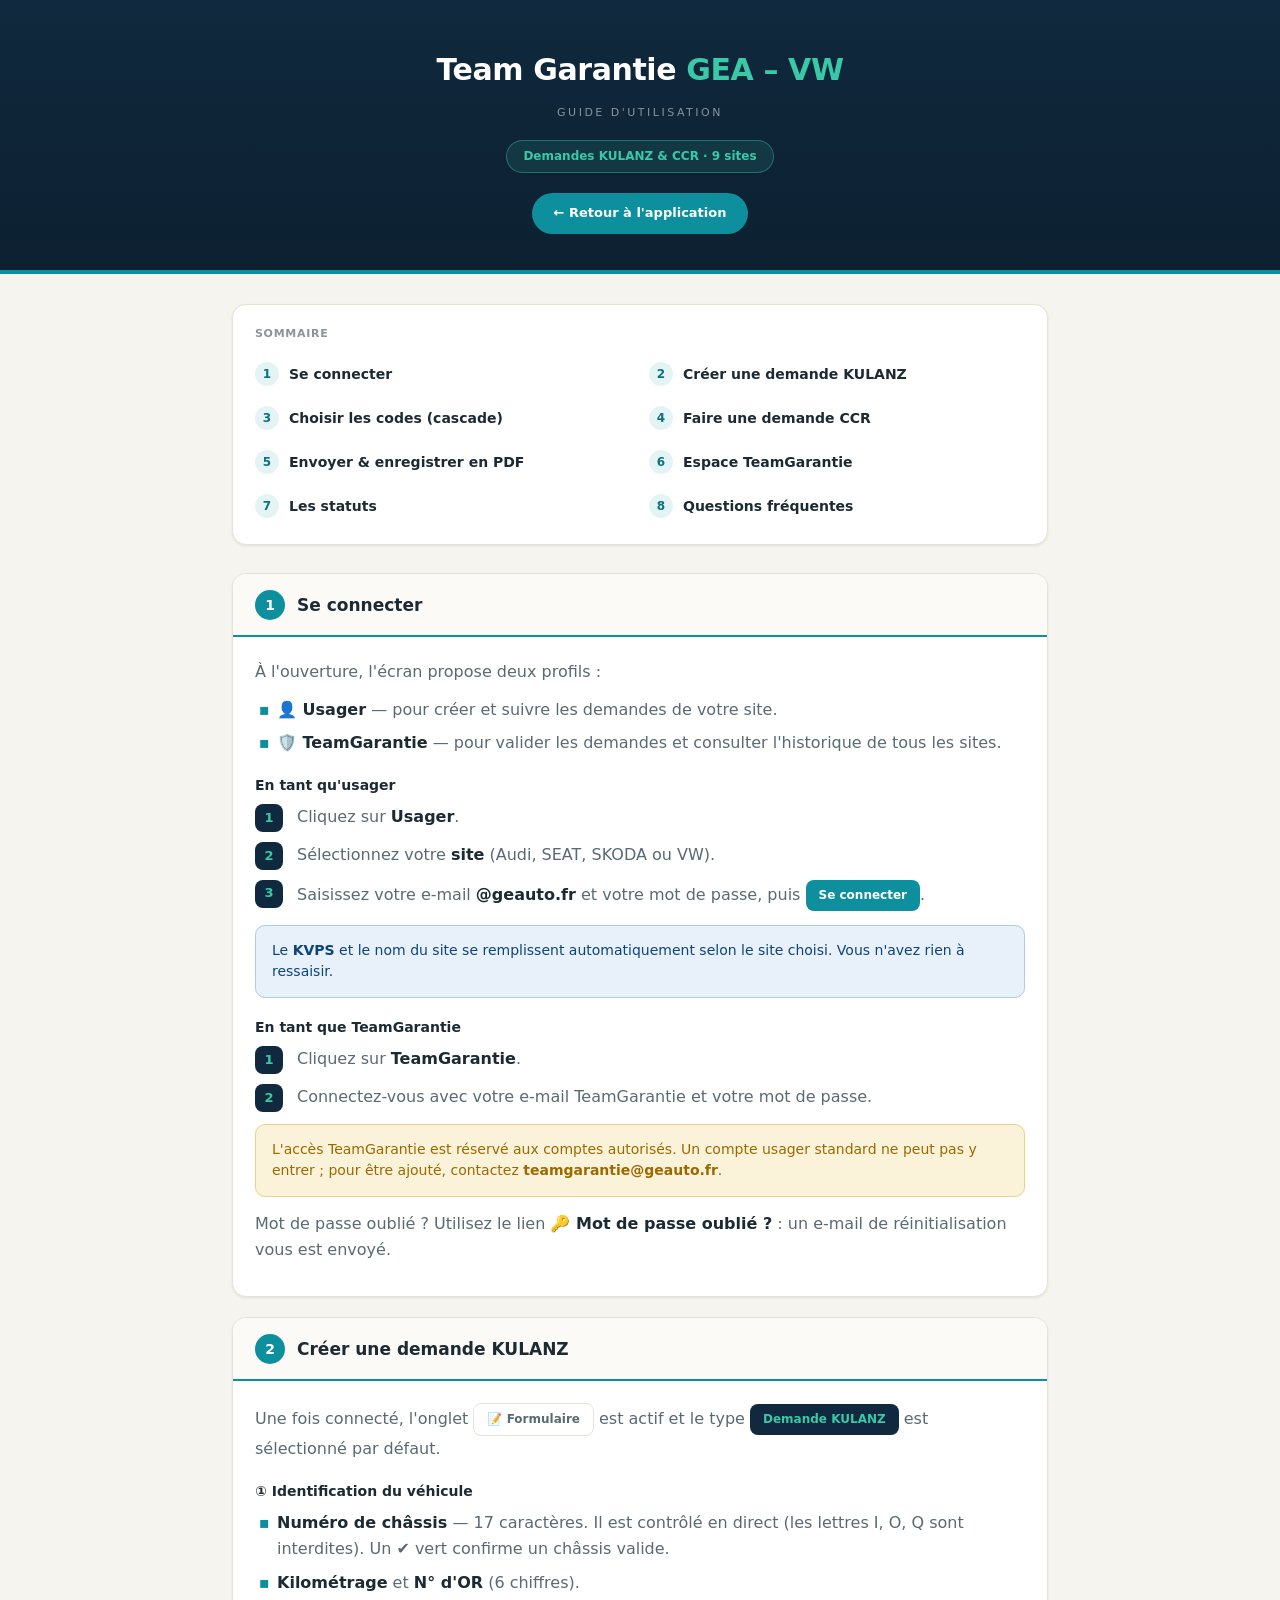
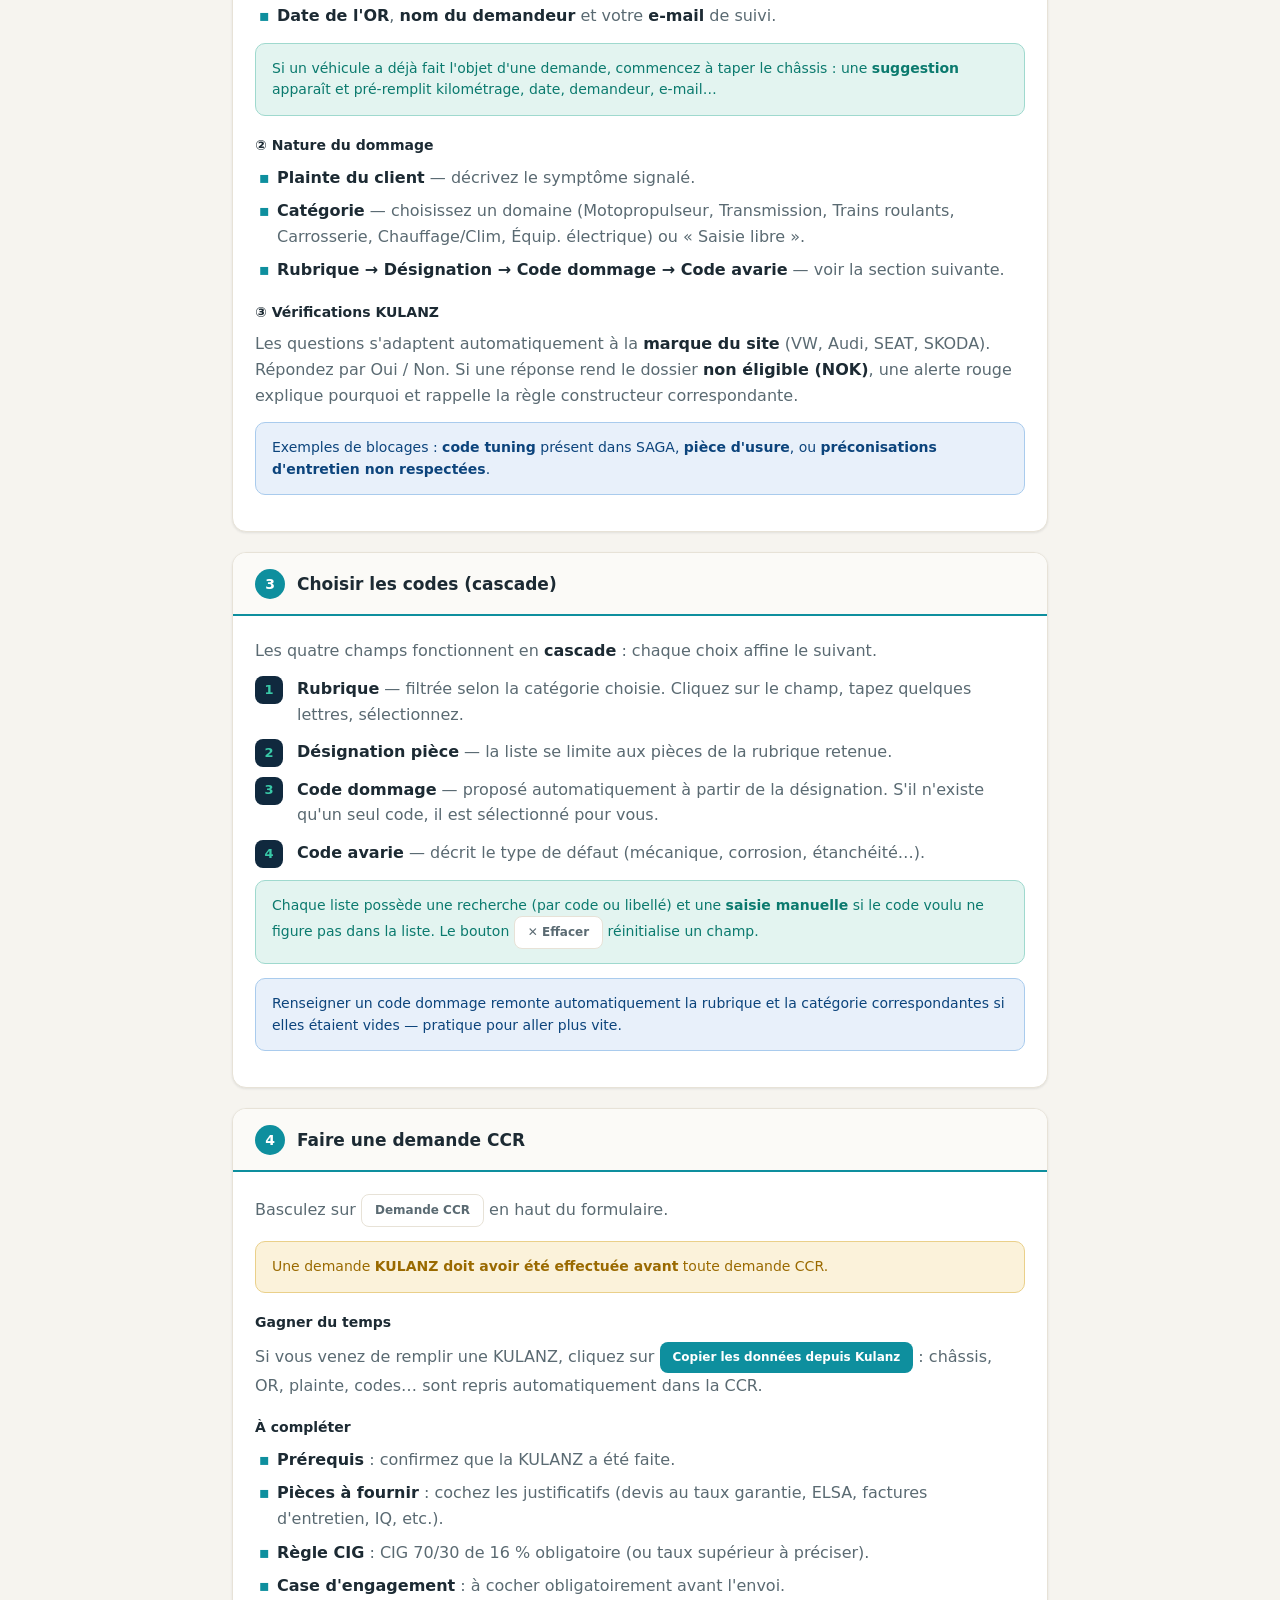
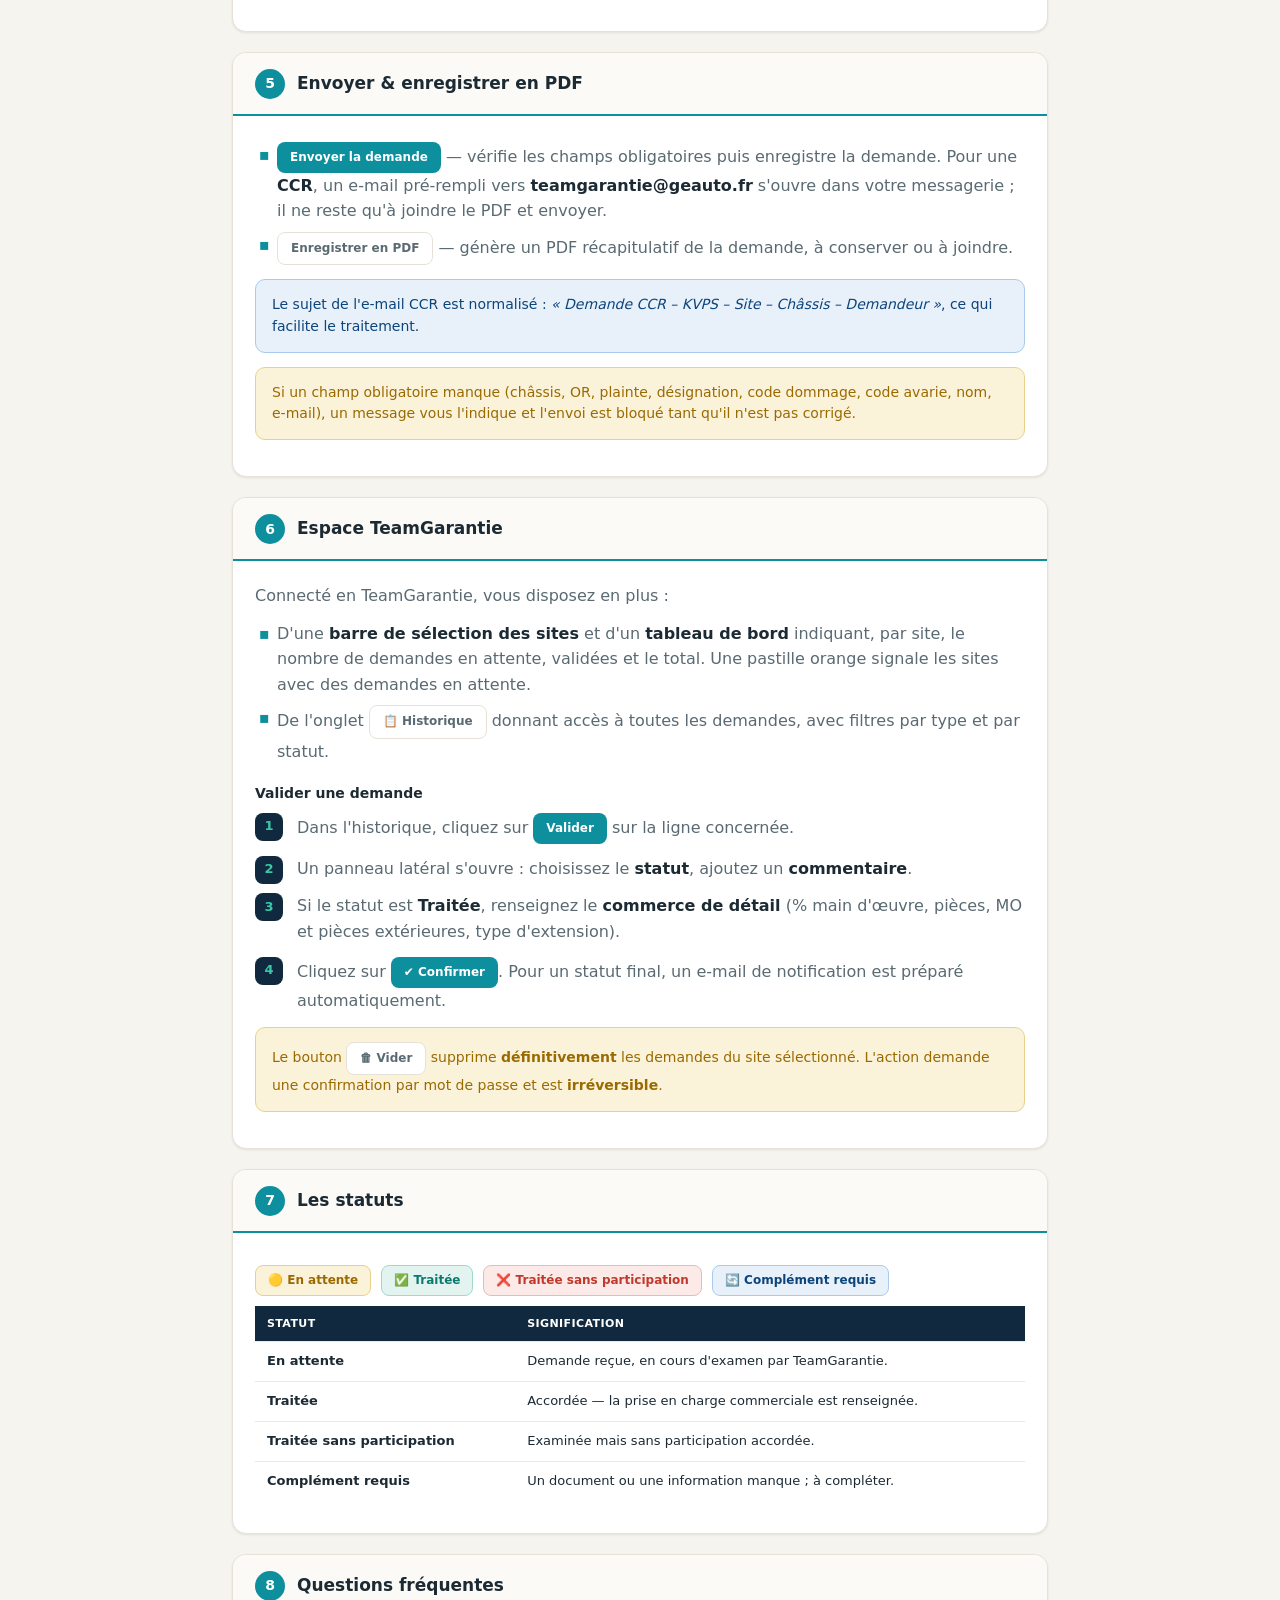
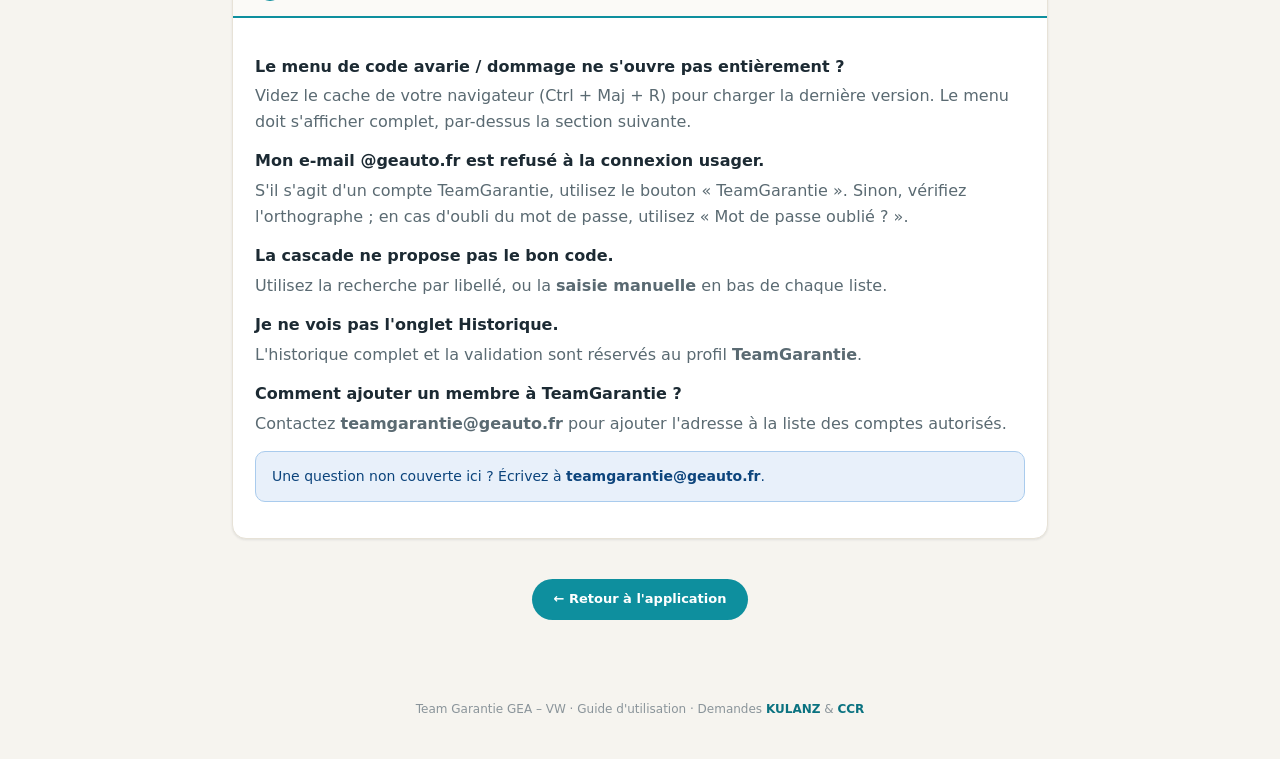
==== tuto.html @ afe2de80 "Add files via upload" ====
<!DOCTYPE html>
<html lang="fr">
<head>
<meta charset="UTF-8">
<link rel="icon" href="data:,">
<meta name="viewport" content="width=device-width,initial-scale=1">
<title>Guide d'utilisation — Team Garantie GEA – VW</title>
<meta name="theme-color" content="#0E8F9E">
<style>
:root{
  --bg:#F6F4EF;--bg2:#FBFAF7;--card:#fff;--line:#E7E2D7;--line2:#EEEAE0;
  --ink:#1C2A33;--ink-soft:#5A6A72;--muted:#8A949A;
  --navy:#10293E;--navy2:#1C3A52;
  --accent:#0E8F9E;--accent-d:#0A7280;--accent-soft:#E4F3F4;--accent-line:#A9DCE0;--mint:#39C9A8;
  --red:#C0392B;--red-soft:#FBEAE8;--red-line:#EEB9B2;
  --green:#0B7A6E;--green-soft:#E3F4F0;--green-line:#9FD9CE;
  --amber:#9A6A00;--amber-soft:#FBF2DA;--amber-line:#EAD08A;
  --info:#0C447C;--info-soft:#E8F0FA;--info-line:#A9CBED;
  --shadow:0 1px 3px rgba(28,42,51,.06),0 1px 2px rgba(28,42,51,.04);
  --shadow-md:0 6px 22px rgba(28,42,51,.10);
  --r:14px;--font:'Segoe UI',system-ui,-apple-system,sans-serif;
}
*{margin:0;padding:0;box-sizing:border-box}
html{scroll-behavior:smooth}
body{font-family:var(--font);background:var(--bg);color:var(--ink);line-height:1.6;-webkit-font-smoothing:antialiased}
a{color:var(--accent-d)}

/* En-tête */
.hero{
  background:linear-gradient(180deg,var(--navy),#0C2030);color:#fff;
  padding:46px 24px 40px;text-align:center;position:relative;overflow:hidden;
}
.hero::after{content:"";position:absolute;left:0;right:0;bottom:0;height:4px;background:var(--accent)}
.hero h1{font-size:30px;font-weight:700;letter-spacing:-.4px}
.hero h1 span{color:var(--mint)}
.hero .sub{font-size:11px;letter-spacing:2.5px;text-transform:uppercase;color:rgba(255,255,255,.5);margin-top:10px}
.hero .tag{display:inline-block;margin-top:18px;font-size:12px;font-weight:600;color:var(--mint);background:rgba(57,201,168,.12);border:1px solid rgba(57,201,168,.4);padding:6px 16px;border-radius:30px}
.back{display:inline-flex;align-items:center;gap:6px;margin-top:20px;font-size:13px;font-weight:700;color:#fff;background:var(--accent);padding:10px 22px;border-radius:30px;text-decoration:none;transition:background .18s}
.back:hover{background:var(--accent-d)}

.wrap{max-width:860px;margin:0 auto;padding:30px 22px 70px}

/* Sommaire */
.toc{background:var(--card);border:1px solid var(--line);border-radius:var(--r);box-shadow:var(--shadow);padding:20px 22px;margin-bottom:28px}
.toc h2{font-size:11px;font-weight:700;text-transform:uppercase;letter-spacing:.7px;color:var(--muted);margin-bottom:14px}
.toc ol{list-style:none;counter-reset:t;display:grid;grid-template-columns:1fr 1fr;gap:8px 18px}
.toc li{counter-increment:t}
.toc a{display:flex;align-items:center;gap:10px;text-decoration:none;color:var(--ink);font-size:14px;font-weight:600;padding:6px 0}
.toc a::before{content:counter(t);width:24px;height:24px;flex-shrink:0;display:flex;align-items:center;justify-content:center;background:var(--accent-soft);color:var(--accent-d);border-radius:50%;font-size:12px;font-weight:700}
.toc a:hover{color:var(--accent-d)}

/* Sections */
section{background:var(--card);border:1px solid var(--line);border-radius:var(--r);box-shadow:var(--shadow);margin-bottom:20px;overflow:hidden;scroll-margin-top:18px}
.s-head{display:flex;align-items:center;gap:12px;padding:16px 22px;background:var(--bg2);border-bottom:1px solid var(--accent-soft);position:relative}
.s-head::after{content:"";position:absolute;left:0;right:0;bottom:-1px;height:2px;background:var(--accent)}
.s-num{width:30px;height:30px;flex-shrink:0;background:var(--accent);color:#fff;border-radius:50%;display:flex;align-items:center;justify-content:center;font-size:14px;font-weight:700}
.s-head h2{font-size:17px;font-weight:700;color:var(--ink)}
.s-body{padding:22px}
.s-body p{margin-bottom:12px;color:var(--ink-soft)}
.s-body p strong{color:var(--ink)}
.s-body h3{font-size:14px;font-weight:700;color:var(--ink);margin:18px 0 8px}
.s-body h3:first-child{margin-top:0}

/* Étapes numérotées */
.steps{list-style:none;counter-reset:st;display:flex;flex-direction:column;gap:12px;margin:6px 0 4px}
.steps li{counter-increment:st;position:relative;padding-left:42px;color:var(--ink-soft)}
.steps li::before{content:counter(st);position:absolute;left:0;top:0;width:28px;height:28px;background:var(--navy);color:var(--mint);border-radius:8px;display:flex;align-items:center;justify-content:center;font-size:13px;font-weight:700}
.steps li strong{color:var(--ink)}

ul.bul{list-style:none;display:flex;flex-direction:column;gap:8px;margin:4px 0 10px}
ul.bul li{position:relative;padding-left:22px;color:var(--ink-soft)}
ul.bul li::before{content:"▪";position:absolute;left:4px;color:var(--accent)}
ul.bul li strong{color:var(--ink)}

/* Encadrés */
.note,.warn,.tip{border-radius:10px;padding:14px 16px;font-size:14px;line-height:1.55;margin:14px 0}
.note{background:var(--info-soft);border:1px solid var(--info-line);color:var(--info)}
.warn{background:var(--amber-soft);border:1px solid var(--amber-line);color:var(--amber)}
.tip{background:var(--green-soft);border:1px solid var(--green-line);color:var(--green)}
.note strong,.warn strong,.tip strong{font-weight:700}

/* Badges de statut (identiques à l'app) */
.badges{display:flex;flex-wrap:wrap;gap:10px;margin:10px 0}
.badge{padding:5px 12px;border-radius:8px;font-size:12px;font-weight:700;display:inline-flex;align-items:center;gap:5px}
.b-wait{background:var(--amber-soft);color:var(--amber);border:1px solid var(--amber-line)}
.b-ok{background:var(--green-soft);color:var(--green);border:1px solid var(--green-line)}
.b-no{background:var(--red-soft);color:var(--red);border:1px solid var(--red-line)}
.b-comp{background:var(--info-soft);color:var(--info);border:1px solid var(--info-line)}

/* Faux boutons illustratifs */
.demo{display:inline-flex;align-items:center;gap:6px;font-size:12px;font-weight:700;padding:6px 13px;border-radius:8px;vertical-align:middle}
.demo.teal{background:var(--accent);color:#fff}
.demo.navy{background:var(--navy);color:var(--mint)}
.demo.ghost{background:#fff;border:1.5px solid var(--line);color:var(--ink-soft)}

table.kv{width:100%;border-collapse:collapse;margin:10px 0;font-size:13px}
table.kv th,table.kv td{text-align:left;padding:9px 12px;border-bottom:1px solid var(--line2)}
table.kv th{background:var(--navy);color:#fff;font-size:11px;text-transform:uppercase;letter-spacing:.4px}
table.kv tr:last-child td{border-bottom:none}
table.kv td:first-child{font-weight:600;color:var(--ink)}

.faq dt{font-weight:700;color:var(--ink);margin-top:14px}
.faq dd{color:var(--ink-soft);margin-top:4px}

footer{text-align:center;color:var(--muted);font-size:12px;padding:10px 22px 40px}
footer strong{color:var(--accent-d)}

@media (max-width:600px){
  .toc ol{grid-template-columns:1fr}
  .hero h1{font-size:24px}
}
</style>
</head>
<body>

<div class="hero">
  <h1>Team Garantie <span>GEA – VW</span></h1>
  <div class="sub">Guide d'utilisation</div>
  <div class="tag">Demandes KULANZ &amp; CCR · 9 sites</div>
  <br>
  <a class="back" href="index.html">← Retour à l'application</a>
</div>

<div class="wrap">

  <!-- Sommaire -->
  <nav class="toc">
    <h2>Sommaire</h2>
    <ol>
      <li><a href="#connexion">Se connecter</a></li>
      <li><a href="#demande">Créer une demande KULANZ</a></li>
      <li><a href="#codes">Choisir les codes (cascade)</a></li>
      <li><a href="#ccr">Faire une demande CCR</a></li>
      <li><a href="#envoi">Envoyer &amp; enregistrer en PDF</a></li>
      <li><a href="#team">Espace TeamGarantie</a></li>
      <li><a href="#statuts">Les statuts</a></li>
      <li><a href="#faq">Questions fréquentes</a></li>
    </ol>
  </nav>

  <!-- 1. Connexion -->
  <section id="connexion">
    <div class="s-head"><div class="s-num">1</div><h2>Se connecter</h2></div>
    <div class="s-body">
      <p>À l'ouverture, l'écran propose deux profils :</p>
      <ul class="bul">
        <li><strong>👤 Usager</strong> — pour créer et suivre les demandes de votre site.</li>
        <li><strong>🛡️ TeamGarantie</strong> — pour valider les demandes et consulter l'historique de tous les sites.</li>
      </ul>

      <h3>En tant qu'usager</h3>
      <ol class="steps">
        <li>Cliquez sur <strong>Usager</strong>.</li>
        <li>Sélectionnez votre <strong>site</strong> (Audi, SEAT, SKODA ou VW).</li>
        <li>Saisissez votre e-mail <strong>@geauto.fr</strong> et votre mot de passe, puis <span class="demo teal">Se connecter</span>.</li>
      </ol>
      <div class="note">Le <strong>KVPS</strong> et le nom du site se remplissent automatiquement selon le site choisi. Vous n'avez rien à ressaisir.</div>

      <h3>En tant que TeamGarantie</h3>
      <ol class="steps">
        <li>Cliquez sur <strong>TeamGarantie</strong>.</li>
        <li>Connectez-vous avec votre e-mail TeamGarantie et votre mot de passe.</li>
      </ol>
      <div class="warn">L'accès TeamGarantie est réservé aux comptes autorisés. Un compte usager standard ne peut pas y entrer ; pour être ajouté, contactez <strong>teamgarantie@geauto.fr</strong>.</div>
      <p>Mot de passe oublié ? Utilisez le lien <strong>🔑 Mot de passe oublié ?</strong> : un e-mail de réinitialisation vous est envoyé.</p>
    </div>
  </section>

  <!-- 2. Demande KULANZ -->
  <section id="demande">
    <div class="s-head"><div class="s-num">2</div><h2>Créer une demande KULANZ</h2></div>
    <div class="s-body">
      <p>Une fois connecté, l'onglet <span class="demo ghost">📝 Formulaire</span> est actif et le type <span class="demo navy">Demande KULANZ</span> est sélectionné par défaut.</p>

      <h3>① Identification du véhicule</h3>
      <ul class="bul">
        <li><strong>Numéro de châssis</strong> — 17 caractères. Il est contrôlé en direct (les lettres I, O, Q sont interdites). Un ✔ vert confirme un châssis valide.</li>
        <li><strong>Kilométrage</strong> et <strong>N° d'OR</strong> (6 chiffres).</li>
        <li><strong>Date de l'OR</strong>, <strong>nom du demandeur</strong> et votre <strong>e-mail</strong> de suivi.</li>
      </ul>
      <div class="tip">Si un véhicule a déjà fait l'objet d'une demande, commencez à taper le châssis : une <strong>suggestion</strong> apparaît et pré-remplit kilométrage, date, demandeur, e-mail…</div>

      <h3>② Nature du dommage</h3>
      <ul class="bul">
        <li><strong>Plainte du client</strong> — décrivez le symptôme signalé.</li>
        <li><strong>Catégorie</strong> — choisissez un domaine (Motopropulseur, Transmission, Trains roulants, Carrosserie, Chauffage/Clim, Équip. électrique) ou « Saisie libre ».</li>
        <li><strong>Rubrique → Désignation → Code dommage → Code avarie</strong> — voir la section suivante.</li>
      </ul>

      <h3>③ Vérifications KULANZ</h3>
      <p>Les questions s'adaptent automatiquement à la <strong>marque du site</strong> (VW, Audi, SEAT, SKODA). Répondez par Oui / Non. Si une réponse rend le dossier <strong>non éligible (NOK)</strong>, une alerte rouge explique pourquoi et rappelle la règle constructeur correspondante.</p>
      <div class="note">Exemples de blocages : <strong>code tuning</strong> présent dans SAGA, <strong>pièce d'usure</strong>, ou <strong>préconisations d'entretien non respectées</strong>.</div>
    </div>
  </section>

  <!-- 3. Codes -->
  <section id="codes">
    <div class="s-head"><div class="s-num">3</div><h2>Choisir les codes (cascade)</h2></div>
    <div class="s-body">
      <p>Les quatre champs fonctionnent en <strong>cascade</strong> : chaque choix affine le suivant.</p>
      <ol class="steps">
        <li><strong>Rubrique</strong> — filtrée selon la catégorie choisie. Cliquez sur le champ, tapez quelques lettres, sélectionnez.</li>
        <li><strong>Désignation pièce</strong> — la liste se limite aux pièces de la rubrique retenue.</li>
        <li><strong>Code dommage</strong> — proposé automatiquement à partir de la désignation. S'il n'existe qu'un seul code, il est sélectionné pour vous.</li>
        <li><strong>Code avarie</strong> — décrit le type de défaut (mécanique, corrosion, étanchéité…).</li>
      </ol>
      <div class="tip">Chaque liste possède une recherche (par code ou libellé) et une <strong>saisie manuelle</strong> si le code voulu ne figure pas dans la liste. Le bouton <span class="demo ghost">✕ Effacer</span> réinitialise un champ.</div>
      <div class="note">Renseigner un code dommage remonte automatiquement la rubrique et la catégorie correspondantes si elles étaient vides — pratique pour aller plus vite.</div>
    </div>
  </section>

  <!-- 4. CCR -->
  <section id="ccr">
    <div class="s-head"><div class="s-num">4</div><h2>Faire une demande CCR</h2></div>
    <div class="s-body">
      <p>Basculez sur <span class="demo ghost">Demande CCR</span> en haut du formulaire.</p>
      <div class="warn">Une demande <strong>KULANZ doit avoir été effectuée avant</strong> toute demande CCR.</div>
      <h3>Gagner du temps</h3>
      <p>Si vous venez de remplir une KULANZ, cliquez sur <span class="demo teal">Copier les données depuis Kulanz</span> : châssis, OR, plainte, codes… sont repris automatiquement dans la CCR.</p>
      <h3>À compléter</h3>
      <ul class="bul">
        <li><strong>Prérequis</strong> : confirmez que la KULANZ a été faite.</li>
        <li><strong>Pièces à fournir</strong> : cochez les justificatifs (devis au taux garantie, ELSA, factures d'entretien, IQ, etc.).</li>
        <li><strong>Règle CIG</strong> : CIG 70/30 de 16 % obligatoire (ou taux supérieur à préciser).</li>
        <li><strong>Case d'engagement</strong> : à cocher obligatoirement avant l'envoi.</li>
      </ul>
    </div>
  </section>

  <!-- 5. Envoi -->
  <section id="envoi">
    <div class="s-head"><div class="s-num">5</div><h2>Envoyer &amp; enregistrer en PDF</h2></div>
    <div class="s-body">
      <ul class="bul">
        <li><span class="demo teal">Envoyer la demande</span> — vérifie les champs obligatoires puis enregistre la demande. Pour une <strong>CCR</strong>, un e-mail pré-rempli vers <strong>teamgarantie@geauto.fr</strong> s'ouvre dans votre messagerie ; il ne reste qu'à joindre le PDF et envoyer.</li>
        <li><span class="demo ghost">Enregistrer en PDF</span> — génère un PDF récapitulatif de la demande, à conserver ou à joindre.</li>
      </ul>
      <div class="note">Le sujet de l'e-mail CCR est normalisé : <em>« Demande CCR – KVPS – Site – Châssis – Demandeur »</em>, ce qui facilite le traitement.</div>
      <div class="warn">Si un champ obligatoire manque (châssis, OR, plainte, désignation, code dommage, code avarie, nom, e-mail), un message vous l'indique et l'envoi est bloqué tant qu'il n'est pas corrigé.</div>
    </div>
  </section>

  <!-- 6. TeamGarantie -->
  <section id="team">
    <div class="s-head"><div class="s-num">6</div><h2>Espace TeamGarantie</h2></div>
    <div class="s-body">
      <p>Connecté en TeamGarantie, vous disposez en plus :</p>
      <ul class="bul">
        <li>D'une <strong>barre de sélection des sites</strong> et d'un <strong>tableau de bord</strong> indiquant, par site, le nombre de demandes en attente, validées et le total. Une pastille orange signale les sites avec des demandes en attente.</li>
        <li>De l'onglet <span class="demo ghost">📋 Historique</span> donnant accès à toutes les demandes, avec filtres par type et par statut.</li>
      </ul>
      <h3>Valider une demande</h3>
      <ol class="steps">
        <li>Dans l'historique, cliquez sur <span class="demo teal">Valider</span> sur la ligne concernée.</li>
        <li>Un panneau latéral s'ouvre : choisissez le <strong>statut</strong>, ajoutez un <strong>commentaire</strong>.</li>
        <li>Si le statut est <strong>Traitée</strong>, renseignez le <strong>commerce de détail</strong> (% main d'œuvre, pièces, MO et pièces extérieures, type d'extension).</li>
        <li>Cliquez sur <span class="demo teal">✔ Confirmer</span>. Pour un statut final, un e-mail de notification est préparé automatiquement.</li>
      </ol>
      <div class="warn">Le bouton <span class="demo ghost">🗑 Vider</span> supprime <strong>définitivement</strong> les demandes du site sélectionné. L'action demande une confirmation par mot de passe et est <strong>irréversible</strong>.</div>
    </div>
  </section>

  <!-- 7. Statuts -->
  <section id="statuts">
    <div class="s-head"><div class="s-num">7</div><h2>Les statuts</h2></div>
    <div class="s-body">
      <div class="badges">
        <span class="badge b-wait">🟡 En attente</span>
        <span class="badge b-ok">✅ Traitée</span>
        <span class="badge b-no">❌ Traitée sans participation</span>
        <span class="badge b-comp">🔄 Complément requis</span>
      </div>
      <table class="kv">
        <tr><th>Statut</th><th>Signification</th></tr>
        <tr><td>En attente</td><td>Demande reçue, en cours d'examen par TeamGarantie.</td></tr>
        <tr><td>Traitée</td><td>Accordée — la prise en charge commerciale est renseignée.</td></tr>
        <tr><td>Traitée sans participation</td><td>Examinée mais sans participation accordée.</td></tr>
        <tr><td>Complément requis</td><td>Un document ou une information manque ; à compléter.</td></tr>
      </table>
    </div>
  </section>

  <!-- 8. FAQ -->
  <section id="faq">
    <div class="s-head"><div class="s-num">8</div><h2>Questions fréquentes</h2></div>
    <div class="s-body">
      <dl class="faq">
        <dt>Le menu de code avarie / dommage ne s'ouvre pas entièrement ?</dt>
        <dd>Videz le cache de votre navigateur (Ctrl + Maj + R) pour charger la dernière version. Le menu doit s'afficher complet, par-dessus la section suivante.</dd>

        <dt>Mon e-mail @geauto.fr est refusé à la connexion usager.</dt>
        <dd>S'il s'agit d'un compte TeamGarantie, utilisez le bouton « TeamGarantie ». Sinon, vérifiez l'orthographe ; en cas d'oubli du mot de passe, utilisez « Mot de passe oublié ? ».</dd>

        <dt>La cascade ne propose pas le bon code.</dt>
        <dd>Utilisez la recherche par libellé, ou la <strong>saisie manuelle</strong> en bas de chaque liste.</dd>

        <dt>Je ne vois pas l'onglet Historique.</dt>
        <dd>L'historique complet et la validation sont réservés au profil <strong>TeamGarantie</strong>.</dd>

        <dt>Comment ajouter un membre à TeamGarantie ?</dt>
        <dd>Contactez <strong>teamgarantie@geauto.fr</strong> pour ajouter l'adresse à la liste des comptes autorisés.</dd>
      </dl>
      <div class="note">Une question non couverte ici ? Écrivez à <strong>teamgarantie@geauto.fr</strong>.</div>
    </div>
  </section>

  <div style="text-align:center;margin-top:8px">
    <a class="back" href="index.html">← Retour à l'application</a>
  </div>
</div>

<footer>
  Team Garantie GEA – VW · Guide d'utilisation · Demandes <strong>KULANZ</strong> &amp; <strong>CCR</strong>
</footer>

</body>
</html>
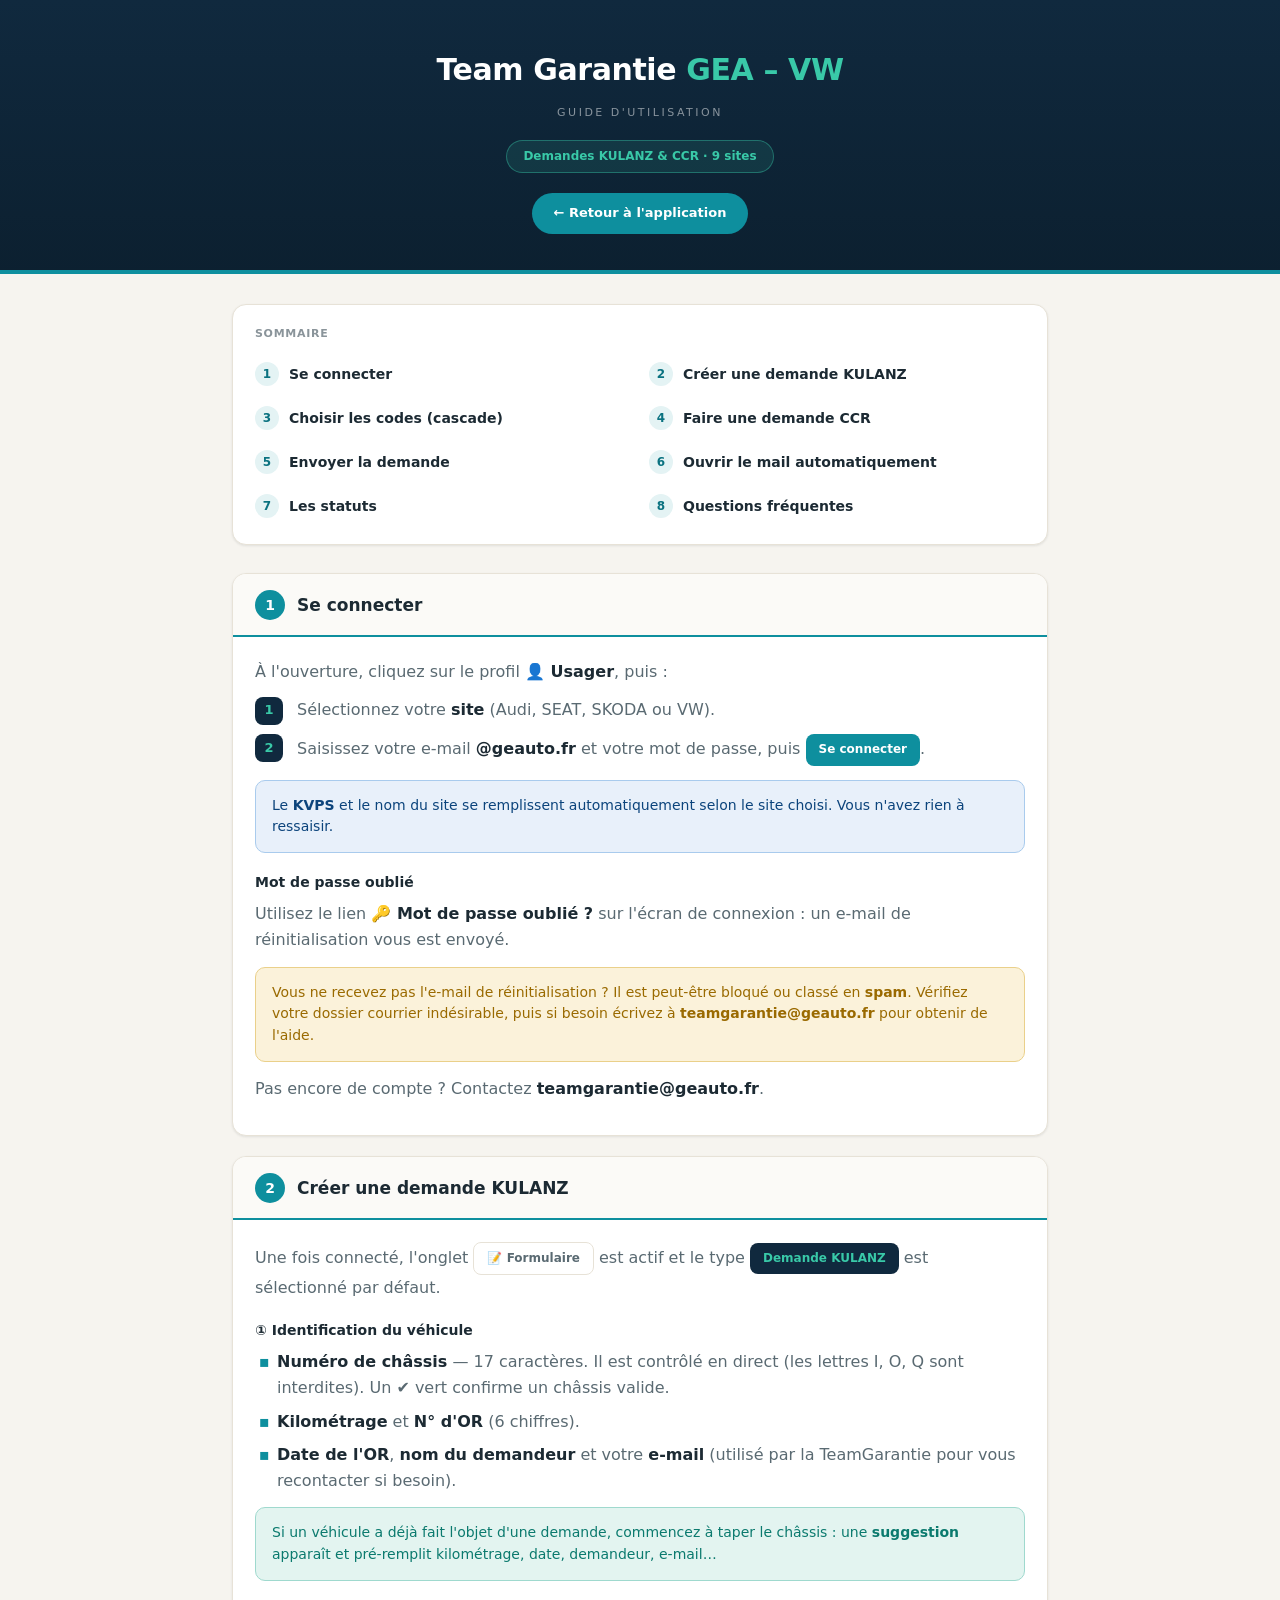
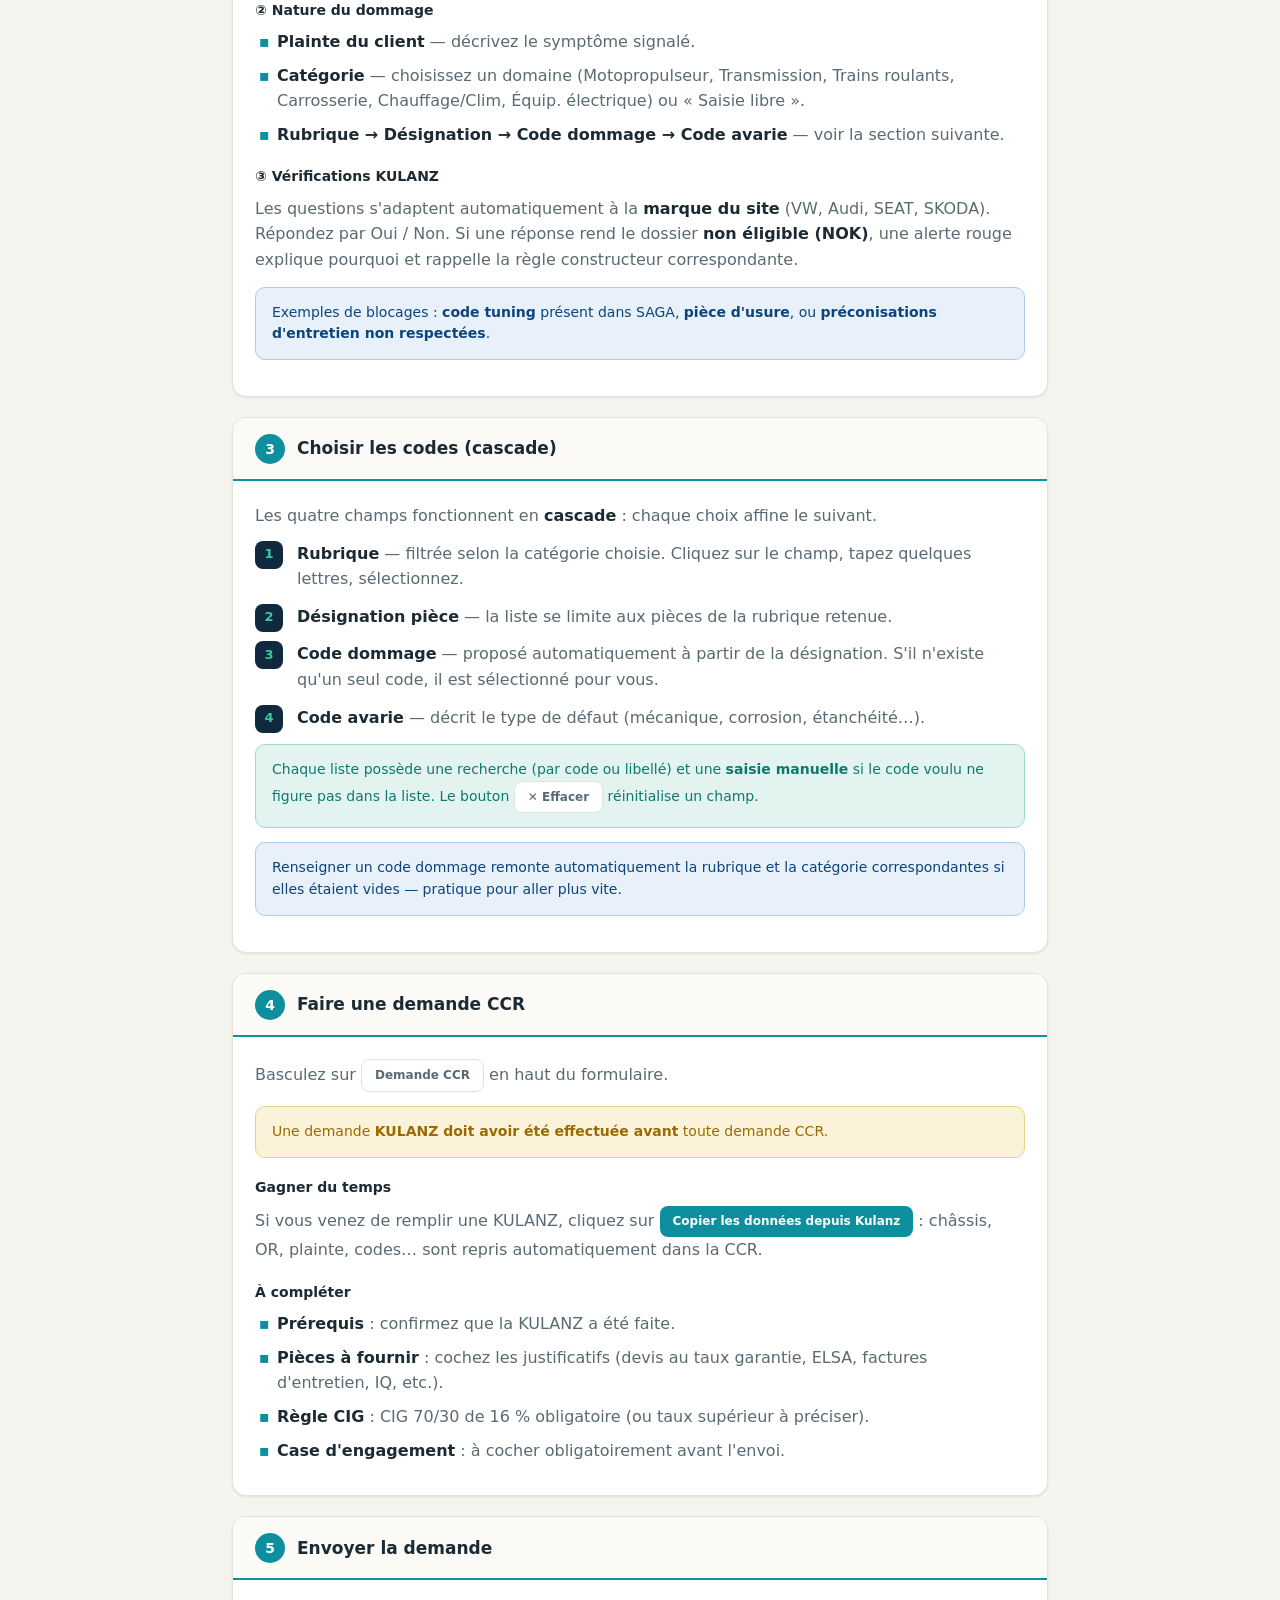
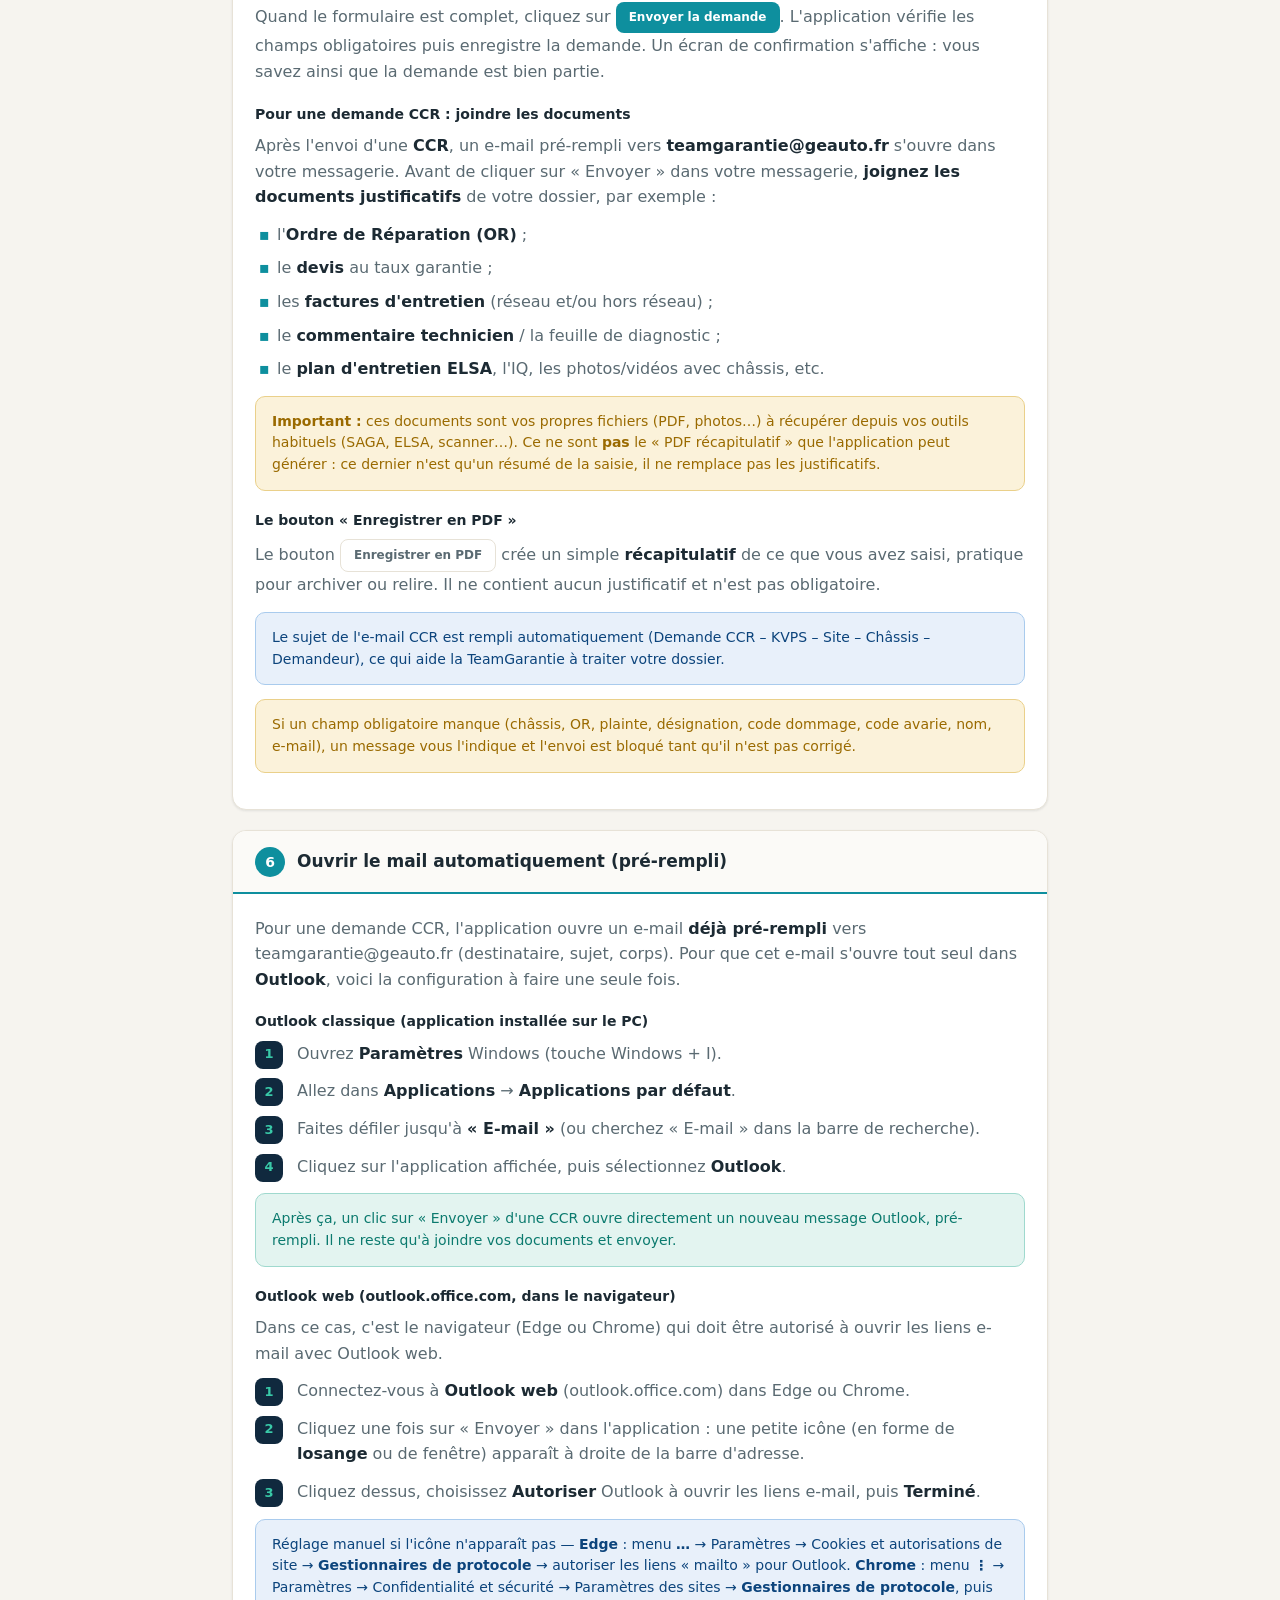
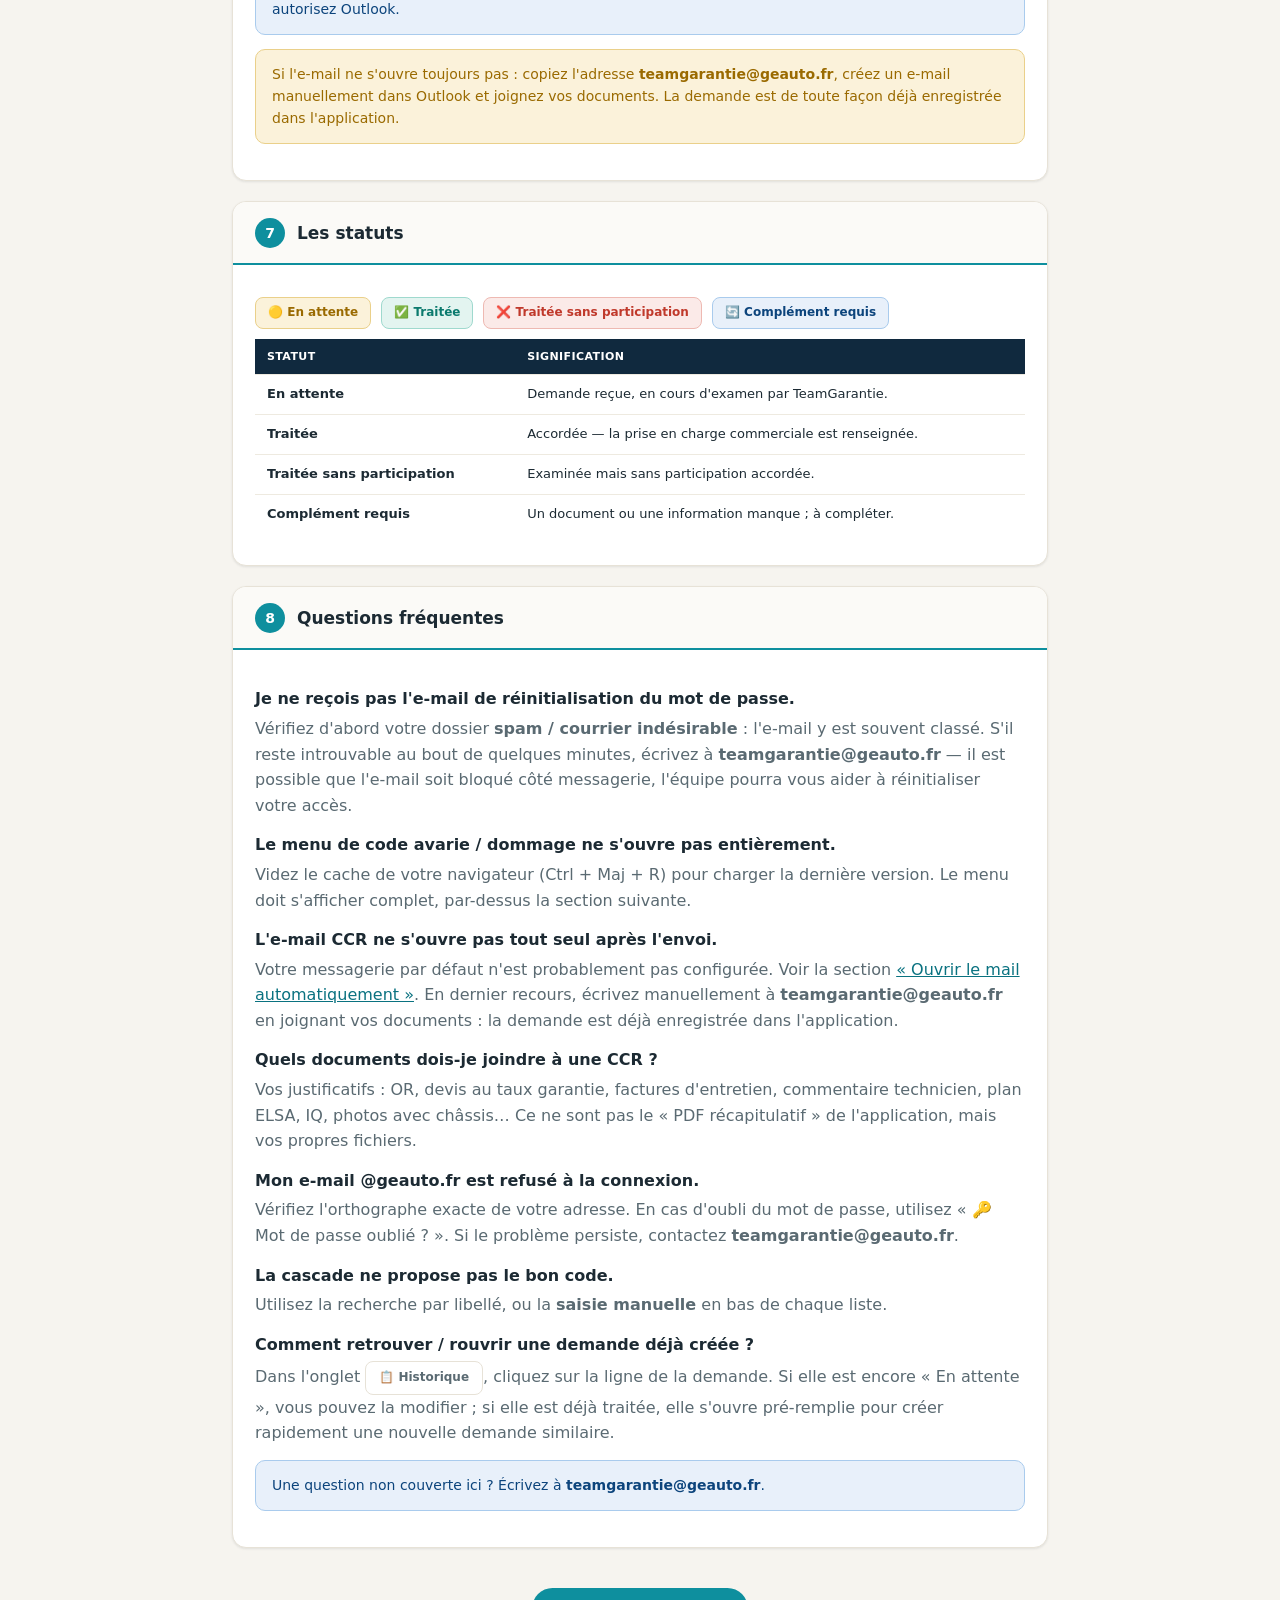
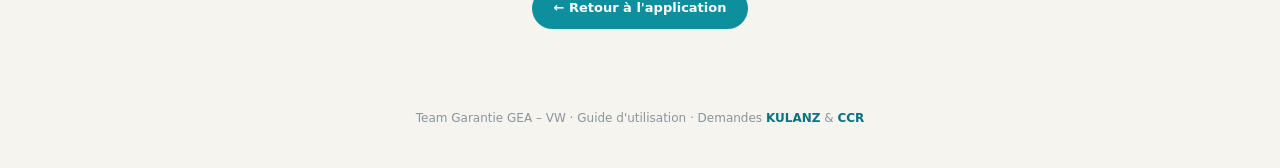
==== commit 819e145a: "Add files via upload" ====
--- a/tuto.html
+++ b/tuto.html
@@ -131,8 +131,8 @@
       <li><a href="#demande">Créer une demande KULANZ</a></li>
       <li><a href="#codes">Choisir les codes (cascade)</a></li>
       <li><a href="#ccr">Faire une demande CCR</a></li>
-      <li><a href="#envoi">Envoyer &amp; enregistrer en PDF</a></li>
-      <li><a href="#team">Espace TeamGarantie</a></li>
+      <li><a href="#envoi">Envoyer la demande</a></li>
+      <li><a href="#mailauto">Ouvrir le mail automatiquement</a></li>
       <li><a href="#statuts">Les statuts</a></li>
       <li><a href="#faq">Questions fréquentes</a></li>
     </ol>
@@ -142,27 +142,18 @@
   <section id="connexion">
     <div class="s-head"><div class="s-num">1</div><h2>Se connecter</h2></div>
     <div class="s-body">
-      <p>À l'ouverture, l'écran propose deux profils :</p>
-      <ul class="bul">
-        <li><strong>👤 Usager</strong> — pour créer et suivre les demandes de votre site.</li>
-        <li><strong>🛡️ TeamGarantie</strong> — pour valider les demandes et consulter l'historique de tous les sites.</li>
-      </ul>
-
-      <h3>En tant qu'usager</h3>
+      <p>À l'ouverture, cliquez sur le profil <strong>👤 Usager</strong>, puis :</p>
       <ol class="steps">
-        <li>Cliquez sur <strong>Usager</strong>.</li>
         <li>Sélectionnez votre <strong>site</strong> (Audi, SEAT, SKODA ou VW).</li>
         <li>Saisissez votre e-mail <strong>@geauto.fr</strong> et votre mot de passe, puis <span class="demo teal">Se connecter</span>.</li>
       </ol>
       <div class="note">Le <strong>KVPS</strong> et le nom du site se remplissent automatiquement selon le site choisi. Vous n'avez rien à ressaisir.</div>
 
-      <h3>En tant que TeamGarantie</h3>
-      <ol class="steps">
-        <li>Cliquez sur <strong>TeamGarantie</strong>.</li>
-        <li>Connectez-vous avec votre e-mail TeamGarantie et votre mot de passe.</li>
-      </ol>
-      <div class="warn">L'accès TeamGarantie est réservé aux comptes autorisés. Un compte usager standard ne peut pas y entrer ; pour être ajouté, contactez <strong>teamgarantie@geauto.fr</strong>.</div>
-      <p>Mot de passe oublié ? Utilisez le lien <strong>🔑 Mot de passe oublié ?</strong> : un e-mail de réinitialisation vous est envoyé.</p>
+      <h3>Mot de passe oublié</h3>
+      <p>Utilisez le lien <strong>🔑 Mot de passe oublié ?</strong> sur l'écran de connexion : un e-mail de réinitialisation vous est envoyé.</p>
+      <div class="warn">Vous ne recevez pas l'e-mail de réinitialisation ? Il est peut-être bloqué ou classé en <strong>spam</strong>. Vérifiez votre dossier courrier indésirable, puis si besoin écrivez à <strong>teamgarantie@geauto.fr</strong> pour obtenir de l'aide.</div>
+
+      <p>Pas encore de compte ? Contactez <strong>teamgarantie@geauto.fr</strong>.</p>
     </div>
   </section>
 
@@ -176,7 +167,7 @@
       <ul class="bul">
         <li><strong>Numéro de châssis</strong> — 17 caractères. Il est contrôlé en direct (les lettres I, O, Q sont interdites). Un ✔ vert confirme un châssis valide.</li>
         <li><strong>Kilométrage</strong> et <strong>N° d'OR</strong> (6 chiffres).</li>
-        <li><strong>Date de l'OR</strong>, <strong>nom du demandeur</strong> et votre <strong>e-mail</strong> de suivi.</li>
+        <li><strong>Date de l'OR</strong>, <strong>nom du demandeur</strong> et votre <strong>e-mail</strong> (utilisé par la TeamGarantie pour vous recontacter si besoin).</li>
       </ul>
       <div class="tip">Si un véhicule a déjà fait l'objet d'une demande, commencez à taper le châssis : une <strong>suggestion</strong> apparaît et pré-remplit kilométrage, date, demandeur, e-mail…</div>
 
@@ -229,34 +220,54 @@
 
   <!-- 5. Envoi -->
   <section id="envoi">
-    <div class="s-head"><div class="s-num">5</div><h2>Envoyer &amp; enregistrer en PDF</h2></div>
-    <div class="s-body">
+    <div class="s-head"><div class="s-num">5</div><h2>Envoyer la demande</h2></div>
+    <div class="s-body">
+      <p>Quand le formulaire est complet, cliquez sur <span class="demo teal">Envoyer la demande</span>. L'application vérifie les champs obligatoires puis enregistre la demande. Un écran de confirmation s'affiche : vous savez ainsi que la demande est bien partie.</p>
+
+      <h3>Pour une demande CCR : joindre les documents</h3>
+      <p>Après l'envoi d'une <strong>CCR</strong>, un e-mail pré-rempli vers <strong>teamgarantie@geauto.fr</strong> s'ouvre dans votre messagerie. Avant de cliquer sur « Envoyer » dans votre messagerie, <strong>joignez les documents justificatifs</strong> de votre dossier, par exemple :</p>
       <ul class="bul">
-        <li><span class="demo teal">Envoyer la demande</span> — vérifie les champs obligatoires puis enregistre la demande. Pour une <strong>CCR</strong>, un e-mail pré-rempli vers <strong>teamgarantie@geauto.fr</strong> s'ouvre dans votre messagerie ; il ne reste qu'à joindre le PDF et envoyer.</li>
-        <li><span class="demo ghost">Enregistrer en PDF</span> — génère un PDF récapitulatif de la demande, à conserver ou à joindre.</li>
+        <li>l'<strong>Ordre de Réparation (OR)</strong> ;</li>
+        <li>le <strong>devis</strong> au taux garantie ;</li>
+        <li>les <strong>factures d'entretien</strong> (réseau et/ou hors réseau) ;</li>
+        <li>le <strong>commentaire technicien</strong> / la feuille de diagnostic ;</li>
+        <li>le <strong>plan d'entretien ELSA</strong>, l'IQ, les photos/vidéos avec châssis, etc.</li>
       </ul>
-      <div class="note">Le sujet de l'e-mail CCR est normalisé : <em>« Demande CCR – KVPS – Site – Châssis – Demandeur »</em>, ce qui facilite le traitement.</div>
+      <div class="warn"><strong>Important :</strong> ces documents sont vos propres fichiers (PDF, photos…) à récupérer depuis vos outils habituels (SAGA, ELSA, scanner…). Ce ne sont <strong>pas</strong> le « PDF récapitulatif » que l'application peut générer : ce dernier n'est qu'un résumé de la saisie, il ne remplace pas les justificatifs.</div>
+
+      <h3>Le bouton « Enregistrer en PDF »</h3>
+      <p>Le bouton <span class="demo ghost">Enregistrer en PDF</span> crée un simple <strong>récapitulatif</strong> de ce que vous avez saisi, pratique pour archiver ou relire. Il ne contient aucun justificatif et n'est pas obligatoire.</p>
+
+      <div class="note">Le sujet de l'e-mail CCR est rempli automatiquement (Demande CCR – KVPS – Site – Châssis – Demandeur), ce qui aide la TeamGarantie à traiter votre dossier.</div>
       <div class="warn">Si un champ obligatoire manque (châssis, OR, plainte, désignation, code dommage, code avarie, nom, e-mail), un message vous l'indique et l'envoi est bloqué tant qu'il n'est pas corrigé.</div>
     </div>
   </section>
 
-  <!-- 6. TeamGarantie -->
-  <section id="team">
-    <div class="s-head"><div class="s-num">6</div><h2>Espace TeamGarantie</h2></div>
-    <div class="s-body">
-      <p>Connecté en TeamGarantie, vous disposez en plus :</p>
-      <ul class="bul">
-        <li>D'une <strong>barre de sélection des sites</strong> et d'un <strong>tableau de bord</strong> indiquant, par site, le nombre de demandes en attente, validées et le total. Une pastille orange signale les sites avec des demandes en attente.</li>
-        <li>De l'onglet <span class="demo ghost">📋 Historique</span> donnant accès à toutes les demandes, avec filtres par type et par statut.</li>
-      </ul>
-      <h3>Valider une demande</h3>
+  <!-- 6. Ouvrir le mail automatiquement -->
+  <section id="mailauto">
+    <div class="s-head"><div class="s-num">6</div><h2>Ouvrir le mail automatiquement (pré-rempli)</h2></div>
+    <div class="s-body">
+      <p>Pour une demande CCR, l'application ouvre un e-mail <strong>déjà pré-rempli</strong> vers teamgarantie@geauto.fr (destinataire, sujet, corps). Pour que cet e-mail s'ouvre tout seul dans <strong>Outlook</strong>, voici la configuration à faire une seule fois.</p>
+
+      <h3>Outlook classique (application installée sur le PC)</h3>
       <ol class="steps">
-        <li>Dans l'historique, cliquez sur <span class="demo teal">Valider</span> sur la ligne concernée.</li>
-        <li>Un panneau latéral s'ouvre : choisissez le <strong>statut</strong>, ajoutez un <strong>commentaire</strong>.</li>
-        <li>Si le statut est <strong>Traitée</strong>, renseignez le <strong>commerce de détail</strong> (% main d'œuvre, pièces, MO et pièces extérieures, type d'extension).</li>
-        <li>Cliquez sur <span class="demo teal">✔ Confirmer</span>. Pour un statut final, un e-mail de notification est préparé automatiquement.</li>
+        <li>Ouvrez <strong>Paramètres</strong> Windows (touche Windows + I).</li>
+        <li>Allez dans <strong>Applications</strong> → <strong>Applications par défaut</strong>.</li>
+        <li>Faites défiler jusqu'à <strong>« E-mail »</strong> (ou cherchez « E-mail » dans la barre de recherche).</li>
+        <li>Cliquez sur l'application affichée, puis sélectionnez <strong>Outlook</strong>.</li>
       </ol>
-      <div class="warn">Le bouton <span class="demo ghost">🗑 Vider</span> supprime <strong>définitivement</strong> les demandes du site sélectionné. L'action demande une confirmation par mot de passe et est <strong>irréversible</strong>.</div>
+      <div class="tip">Après ça, un clic sur « Envoyer » d'une CCR ouvre directement un nouveau message Outlook, pré-rempli. Il ne reste qu'à joindre vos documents et envoyer.</div>
+
+      <h3>Outlook web (outlook.office.com, dans le navigateur)</h3>
+      <p>Dans ce cas, c'est le navigateur (Edge ou Chrome) qui doit être autorisé à ouvrir les liens e-mail avec Outlook web.</p>
+      <ol class="steps">
+        <li>Connectez-vous à <strong>Outlook web</strong> (outlook.office.com) dans Edge ou Chrome.</li>
+        <li>Cliquez une fois sur « Envoyer » dans l'application : une petite icône (en forme de <strong>losange</strong> ou de fenêtre) apparaît à droite de la barre d'adresse.</li>
+        <li>Cliquez dessus, choisissez <strong>Autoriser</strong> Outlook à ouvrir les liens e-mail, puis <strong>Terminé</strong>.</li>
+      </ol>
+      <div class="note">Réglage manuel si l'icône n'apparaît pas — <strong>Edge</strong> : menu <strong>…</strong> → Paramètres → Cookies et autorisations de site → <strong>Gestionnaires de protocole</strong> → autoriser les liens « mailto » pour Outlook. <strong>Chrome</strong> : menu <strong>⋮</strong> → Paramètres → Confidentialité et sécurité → Paramètres des sites → <strong>Gestionnaires de protocole</strong>, puis autorisez Outlook.</div>
+
+      <div class="warn">Si l'e-mail ne s'ouvre toujours pas : copiez l'adresse <strong>teamgarantie@geauto.fr</strong>, créez un e-mail manuellement dans Outlook et joignez vos documents. La demande est de toute façon déjà enregistrée dans l'application.</div>
     </div>
   </section>
 
@@ -285,20 +296,26 @@
     <div class="s-head"><div class="s-num">8</div><h2>Questions fréquentes</h2></div>
     <div class="s-body">
       <dl class="faq">
-        <dt>Le menu de code avarie / dommage ne s'ouvre pas entièrement ?</dt>
+        <dt>Je ne reçois pas l'e-mail de réinitialisation du mot de passe.</dt>
+        <dd>Vérifiez d'abord votre dossier <strong>spam / courrier indésirable</strong> : l'e-mail y est souvent classé. S'il reste introuvable au bout de quelques minutes, écrivez à <strong>teamgarantie@geauto.fr</strong> — il est possible que l'e-mail soit bloqué côté messagerie, l'équipe pourra vous aider à réinitialiser votre accès.</dd>
+
+        <dt>Le menu de code avarie / dommage ne s'ouvre pas entièrement.</dt>
         <dd>Videz le cache de votre navigateur (Ctrl + Maj + R) pour charger la dernière version. Le menu doit s'afficher complet, par-dessus la section suivante.</dd>
 
-        <dt>Mon e-mail @geauto.fr est refusé à la connexion usager.</dt>
-        <dd>S'il s'agit d'un compte TeamGarantie, utilisez le bouton « TeamGarantie ». Sinon, vérifiez l'orthographe ; en cas d'oubli du mot de passe, utilisez « Mot de passe oublié ? ».</dd>
+        <dt>L'e-mail CCR ne s'ouvre pas tout seul après l'envoi.</dt>
+        <dd>Votre messagerie par défaut n'est probablement pas configurée. Voir la section <a href="#mailauto">« Ouvrir le mail automatiquement »</a>. En dernier recours, écrivez manuellement à <strong>teamgarantie@geauto.fr</strong> en joignant vos documents : la demande est déjà enregistrée dans l'application.</dd>
+
+        <dt>Quels documents dois-je joindre à une CCR ?</dt>
+        <dd>Vos justificatifs : OR, devis au taux garantie, factures d'entretien, commentaire technicien, plan ELSA, IQ, photos avec châssis… Ce ne sont pas le « PDF récapitulatif » de l'application, mais vos propres fichiers.</dd>
+
+        <dt>Mon e-mail @geauto.fr est refusé à la connexion.</dt>
+        <dd>Vérifiez l'orthographe exacte de votre adresse. En cas d'oubli du mot de passe, utilisez « 🔑 Mot de passe oublié ? ». Si le problème persiste, contactez <strong>teamgarantie@geauto.fr</strong>.</dd>
 
         <dt>La cascade ne propose pas le bon code.</dt>
         <dd>Utilisez la recherche par libellé, ou la <strong>saisie manuelle</strong> en bas de chaque liste.</dd>
 
-        <dt>Je ne vois pas l'onglet Historique.</dt>
-        <dd>L'historique complet et la validation sont réservés au profil <strong>TeamGarantie</strong>.</dd>
-
-        <dt>Comment ajouter un membre à TeamGarantie ?</dt>
-        <dd>Contactez <strong>teamgarantie@geauto.fr</strong> pour ajouter l'adresse à la liste des comptes autorisés.</dd>
+        <dt>Comment retrouver / rouvrir une demande déjà créée ?</dt>
+        <dd>Dans l'onglet <span class="demo ghost">📋 Historique</span>, cliquez sur la ligne de la demande. Si elle est encore « En attente », vous pouvez la modifier ; si elle est déjà traitée, elle s'ouvre pré-remplie pour créer rapidement une nouvelle demande similaire.</dd>
       </dl>
       <div class="note">Une question non couverte ici ? Écrivez à <strong>teamgarantie@geauto.fr</strong>.</div>
     </div>
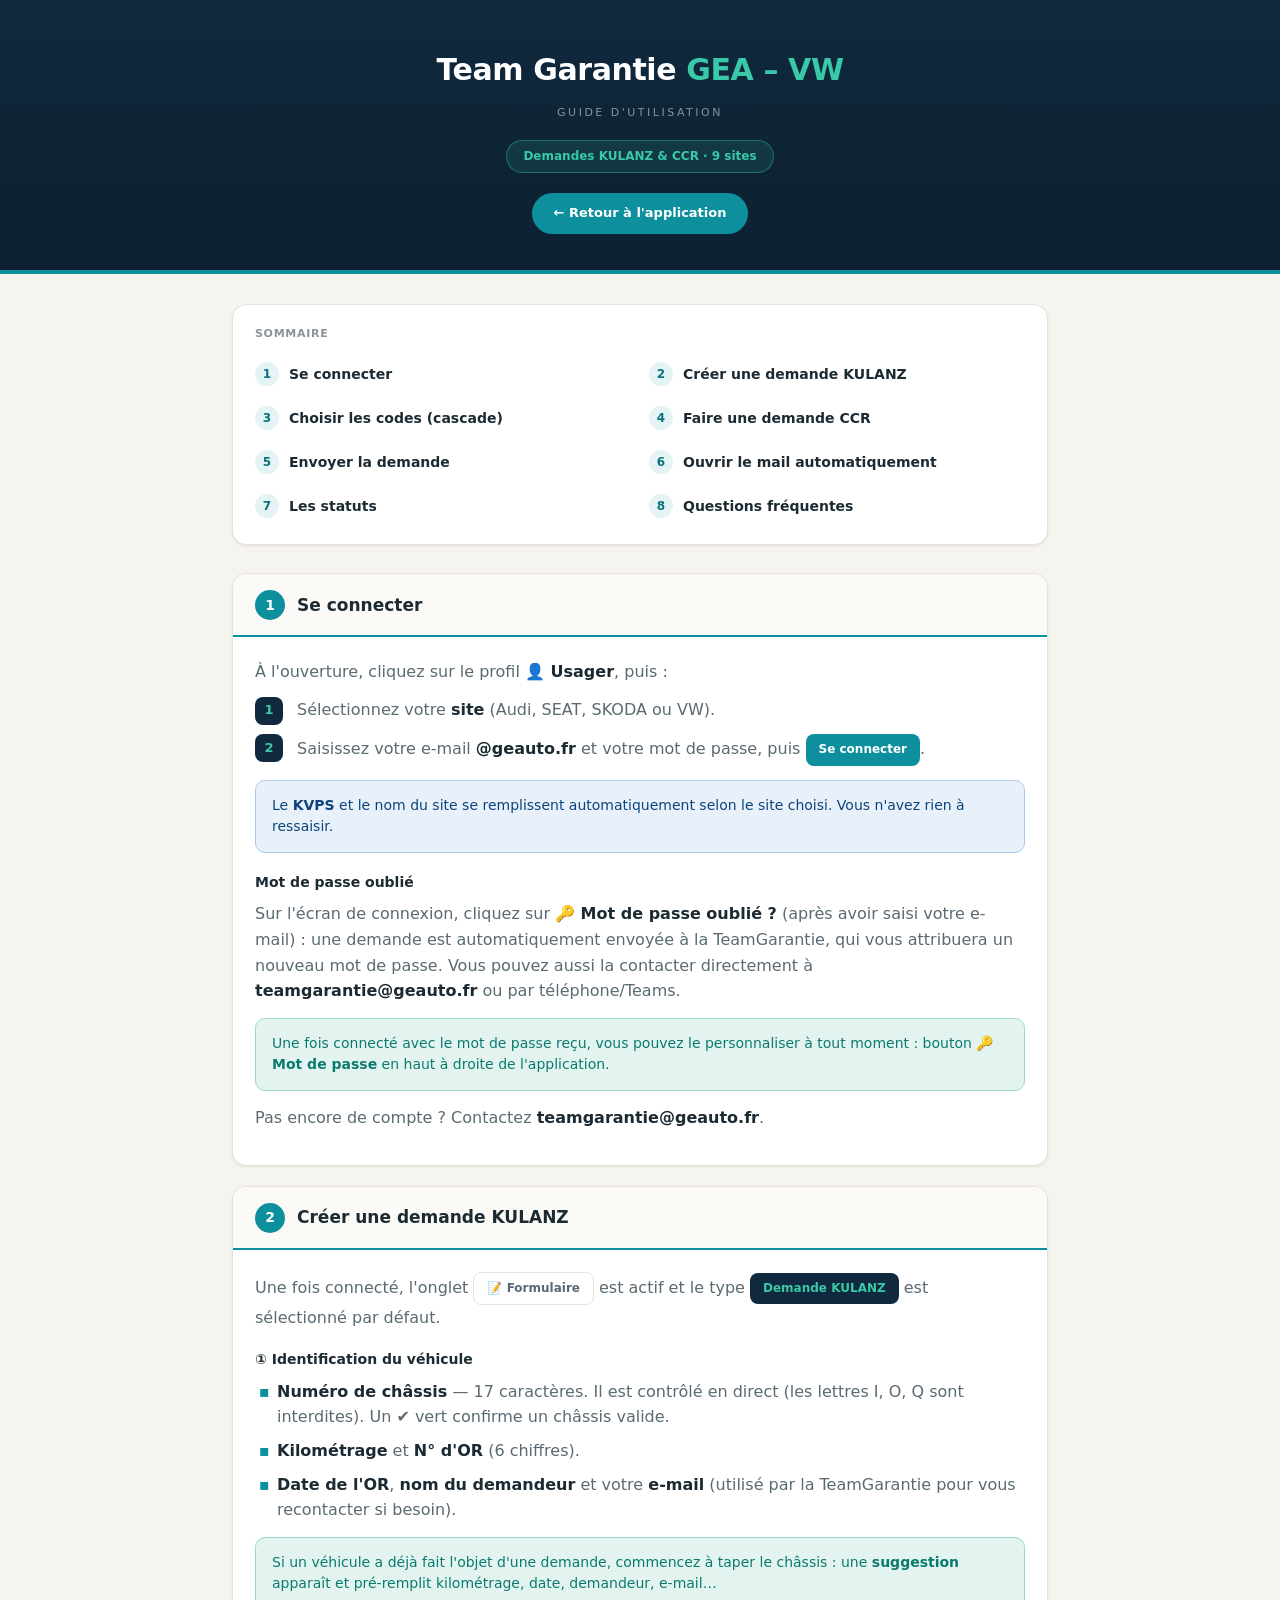
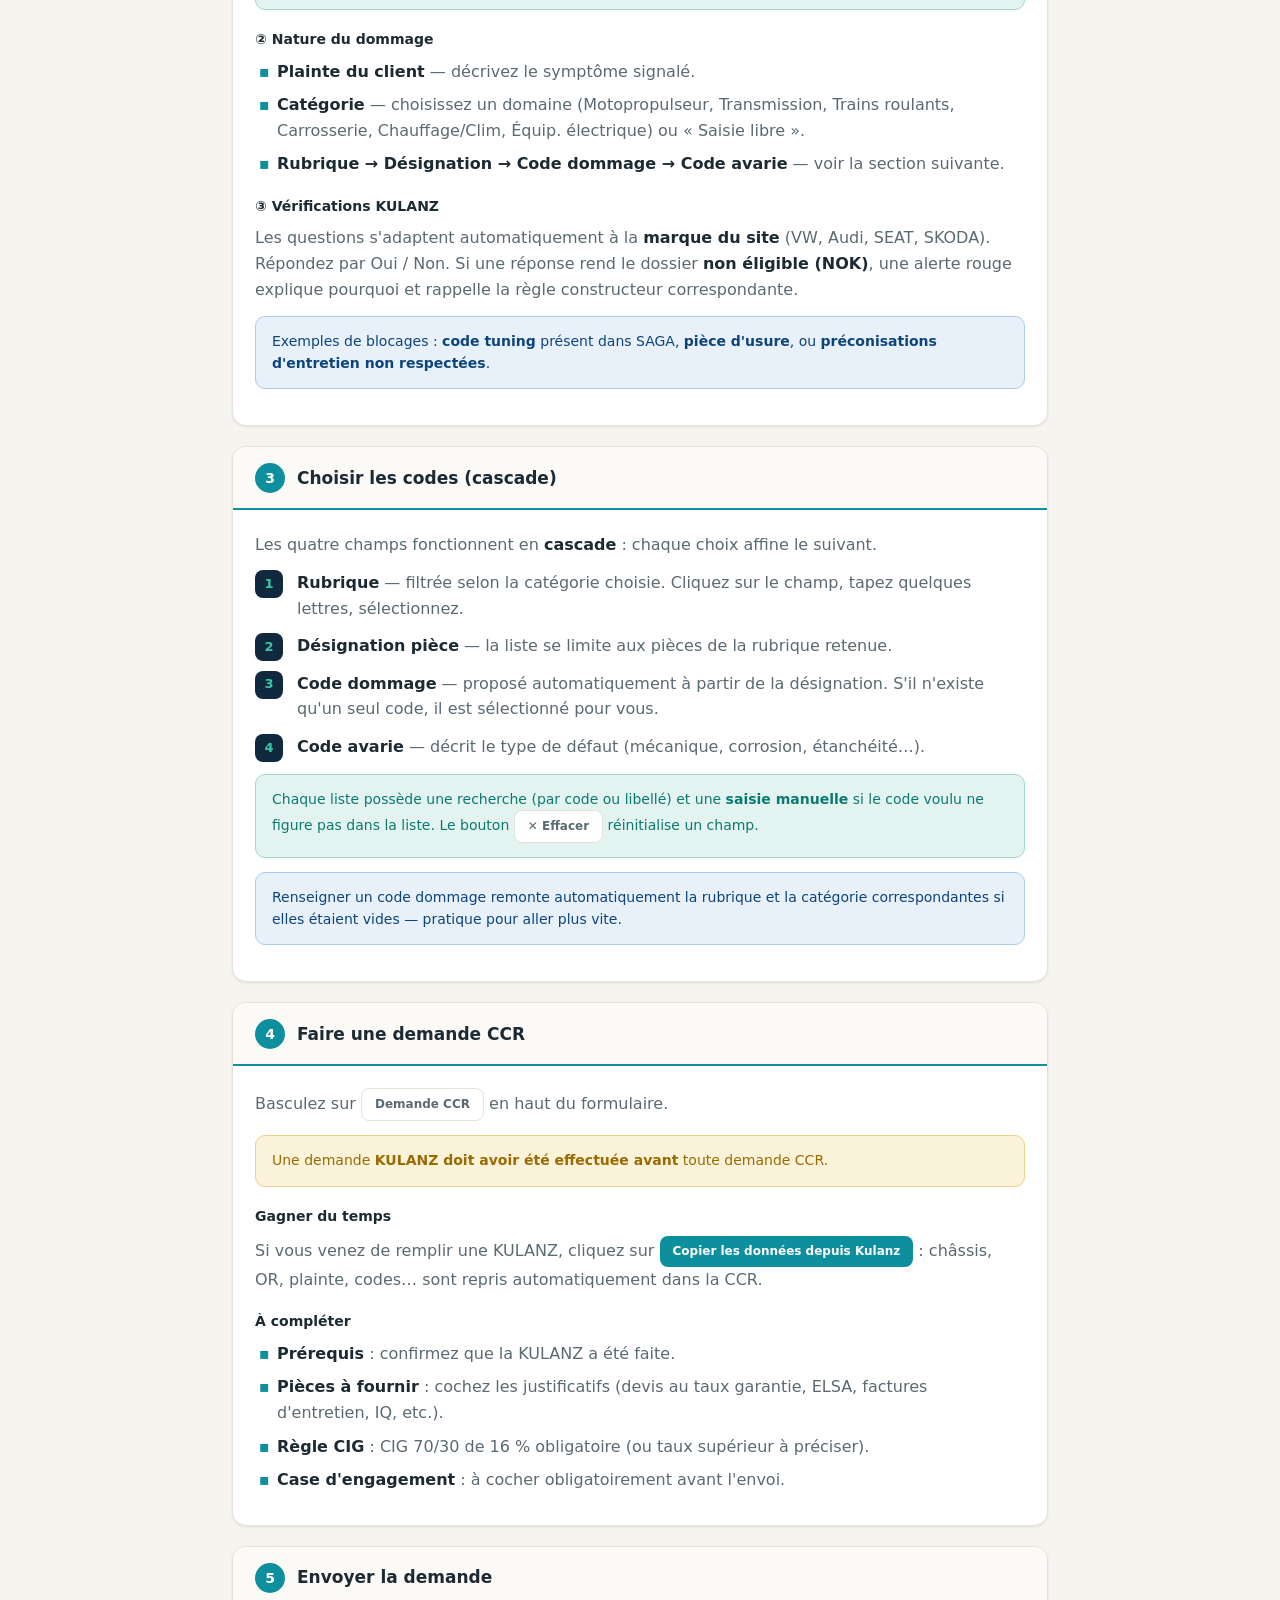
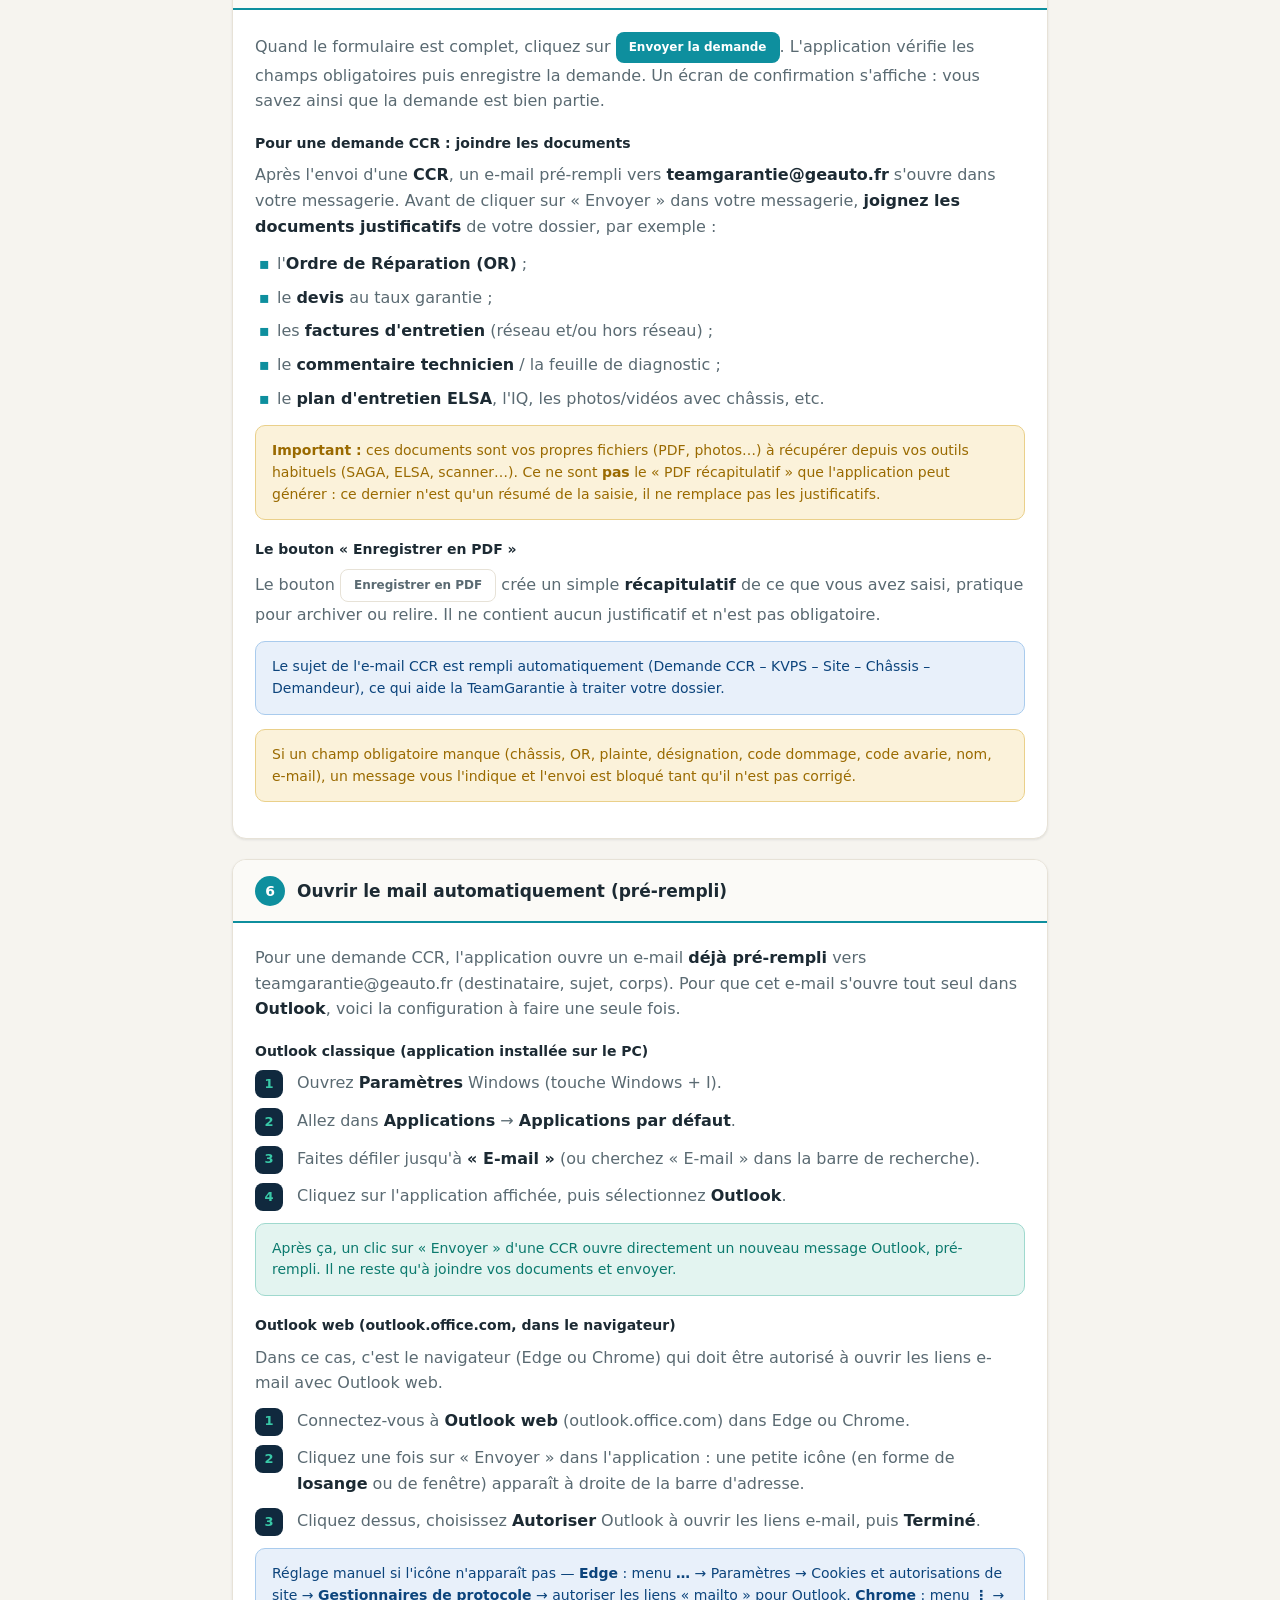
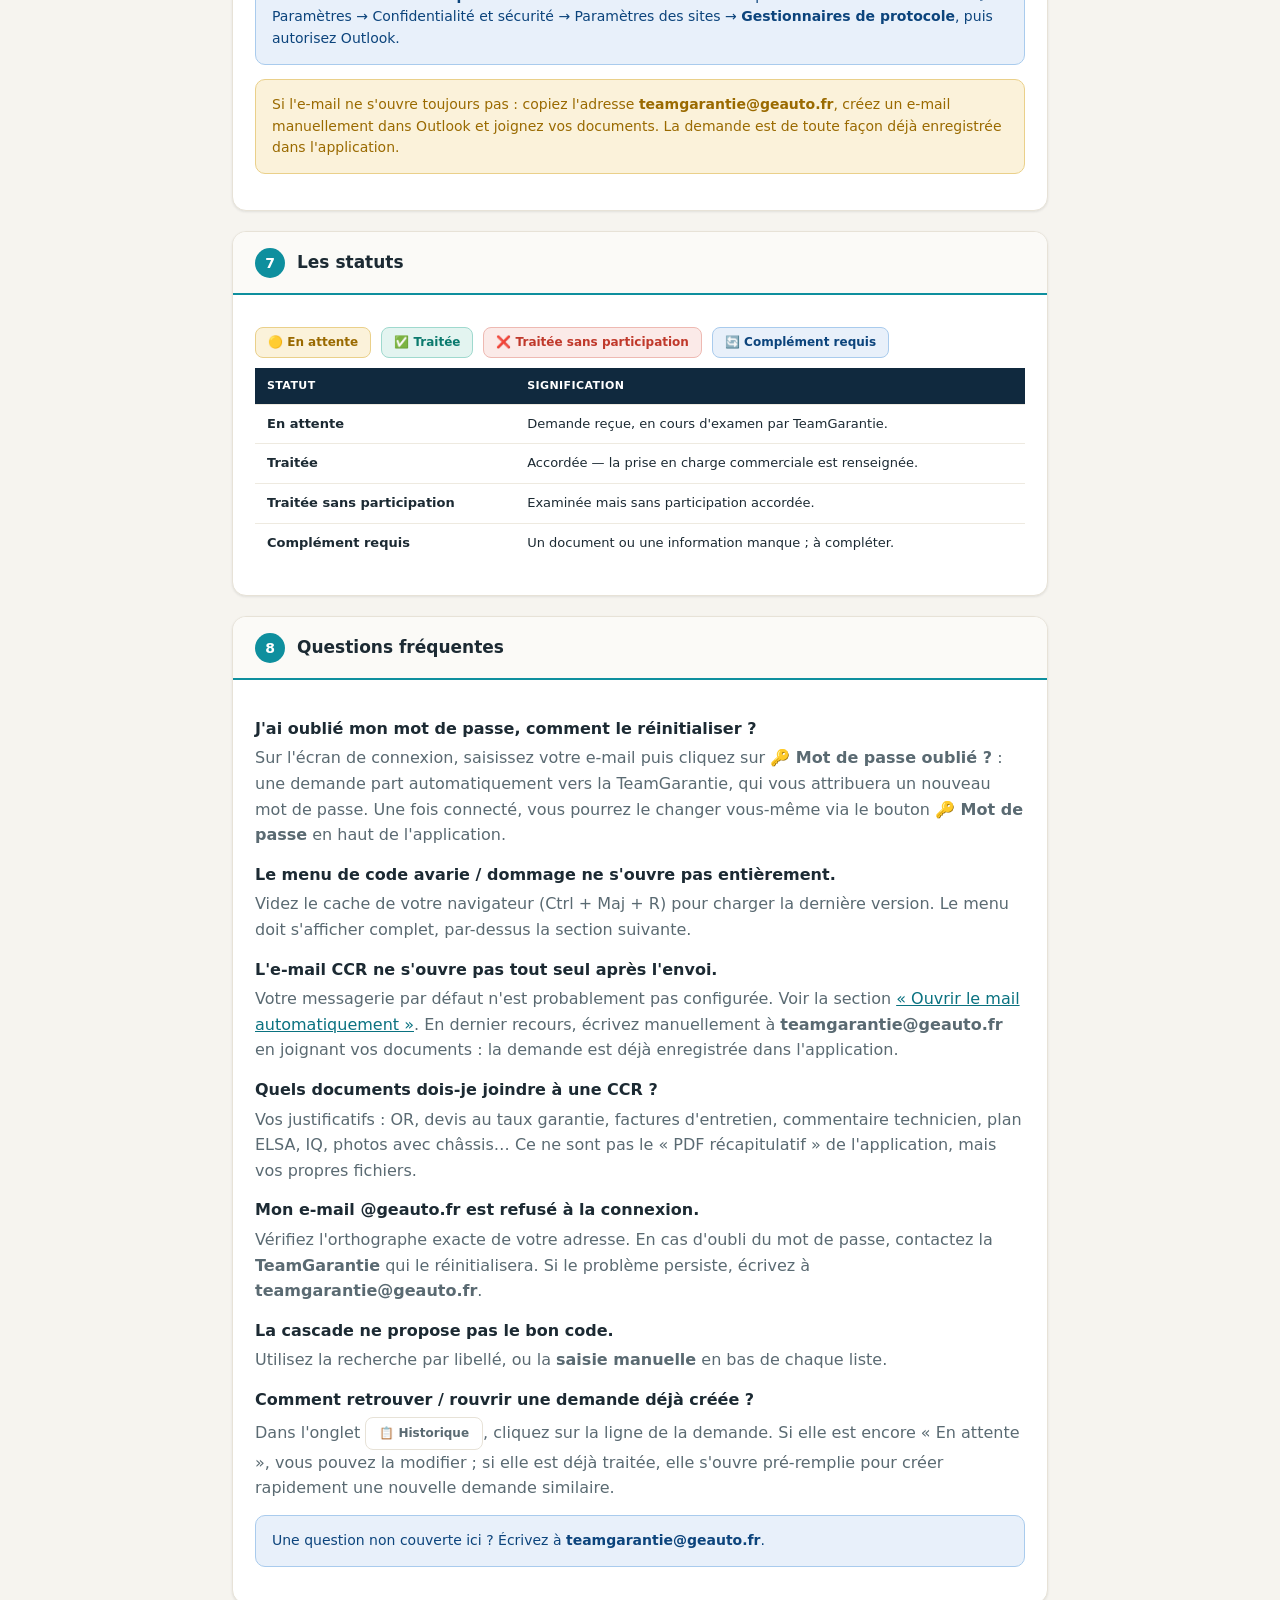
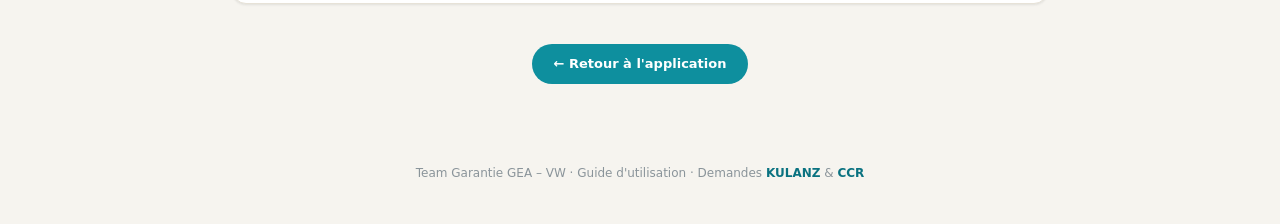
==== commit aa2cd25f: "Revise password recovery and FAQ sections in tuto.html Updated password recovery instructions and FA" ====
--- a/tuto.html
+++ b/tuto.html
@@ -150,8 +150,8 @@
       <div class="note">Le <strong>KVPS</strong> et le nom du site se remplissent automatiquement selon le site choisi. Vous n'avez rien à ressaisir.</div>
 
       <h3>Mot de passe oublié</h3>
-      <p>Utilisez le lien <strong>🔑 Mot de passe oublié ?</strong> sur l'écran de connexion : un e-mail de réinitialisation vous est envoyé.</p>
-      <div class="warn">Vous ne recevez pas l'e-mail de réinitialisation ? Il est peut-être bloqué ou classé en <strong>spam</strong>. Vérifiez votre dossier courrier indésirable, puis si besoin écrivez à <strong>teamgarantie@geauto.fr</strong> pour obtenir de l'aide.</div>
+      <p>Sur l'écran de connexion, cliquez sur <strong>🔑 Mot de passe oublié ?</strong> (après avoir saisi votre e-mail) : une demande est automatiquement envoyée à la TeamGarantie, qui vous attribuera un nouveau mot de passe. Vous pouvez aussi la contacter directement à <strong>teamgarantie@geauto.fr</strong> ou par téléphone/Teams.</p>
+      <div class="tip">Une fois connecté avec le mot de passe reçu, vous pouvez le personnaliser à tout moment : bouton <strong>🔑 Mot de passe</strong> en haut à droite de l'application.</div>
 
       <p>Pas encore de compte ? Contactez <strong>teamgarantie@geauto.fr</strong>.</p>
     </div>
@@ -296,8 +296,8 @@
     <div class="s-head"><div class="s-num">8</div><h2>Questions fréquentes</h2></div>
     <div class="s-body">
       <dl class="faq">
-        <dt>Je ne reçois pas l'e-mail de réinitialisation du mot de passe.</dt>
-        <dd>Vérifiez d'abord votre dossier <strong>spam / courrier indésirable</strong> : l'e-mail y est souvent classé. S'il reste introuvable au bout de quelques minutes, écrivez à <strong>teamgarantie@geauto.fr</strong> — il est possible que l'e-mail soit bloqué côté messagerie, l'équipe pourra vous aider à réinitialiser votre accès.</dd>
+        <dt>J'ai oublié mon mot de passe, comment le réinitialiser ?</dt>
+        <dd>Sur l'écran de connexion, saisissez votre e-mail puis cliquez sur <strong>🔑 Mot de passe oublié ?</strong> : une demande part automatiquement vers la TeamGarantie, qui vous attribuera un nouveau mot de passe. Une fois connecté, vous pourrez le changer vous-même via le bouton <strong>🔑 Mot de passe</strong> en haut de l'application.</dd>
 
         <dt>Le menu de code avarie / dommage ne s'ouvre pas entièrement.</dt>
         <dd>Videz le cache de votre navigateur (Ctrl + Maj + R) pour charger la dernière version. Le menu doit s'afficher complet, par-dessus la section suivante.</dd>
@@ -309,7 +309,7 @@
         <dd>Vos justificatifs : OR, devis au taux garantie, factures d'entretien, commentaire technicien, plan ELSA, IQ, photos avec châssis… Ce ne sont pas le « PDF récapitulatif » de l'application, mais vos propres fichiers.</dd>
 
         <dt>Mon e-mail @geauto.fr est refusé à la connexion.</dt>
-        <dd>Vérifiez l'orthographe exacte de votre adresse. En cas d'oubli du mot de passe, utilisez « 🔑 Mot de passe oublié ? ». Si le problème persiste, contactez <strong>teamgarantie@geauto.fr</strong>.</dd>
+        <dd>Vérifiez l'orthographe exacte de votre adresse. En cas d'oubli du mot de passe, contactez la <strong>TeamGarantie</strong> qui le réinitialisera. Si le problème persiste, écrivez à <strong>teamgarantie@geauto.fr</strong>.</dd>
 
         <dt>La cascade ne propose pas le bon code.</dt>
         <dd>Utilisez la recherche par libellé, ou la <strong>saisie manuelle</strong> en bas de chaque liste.</dd>
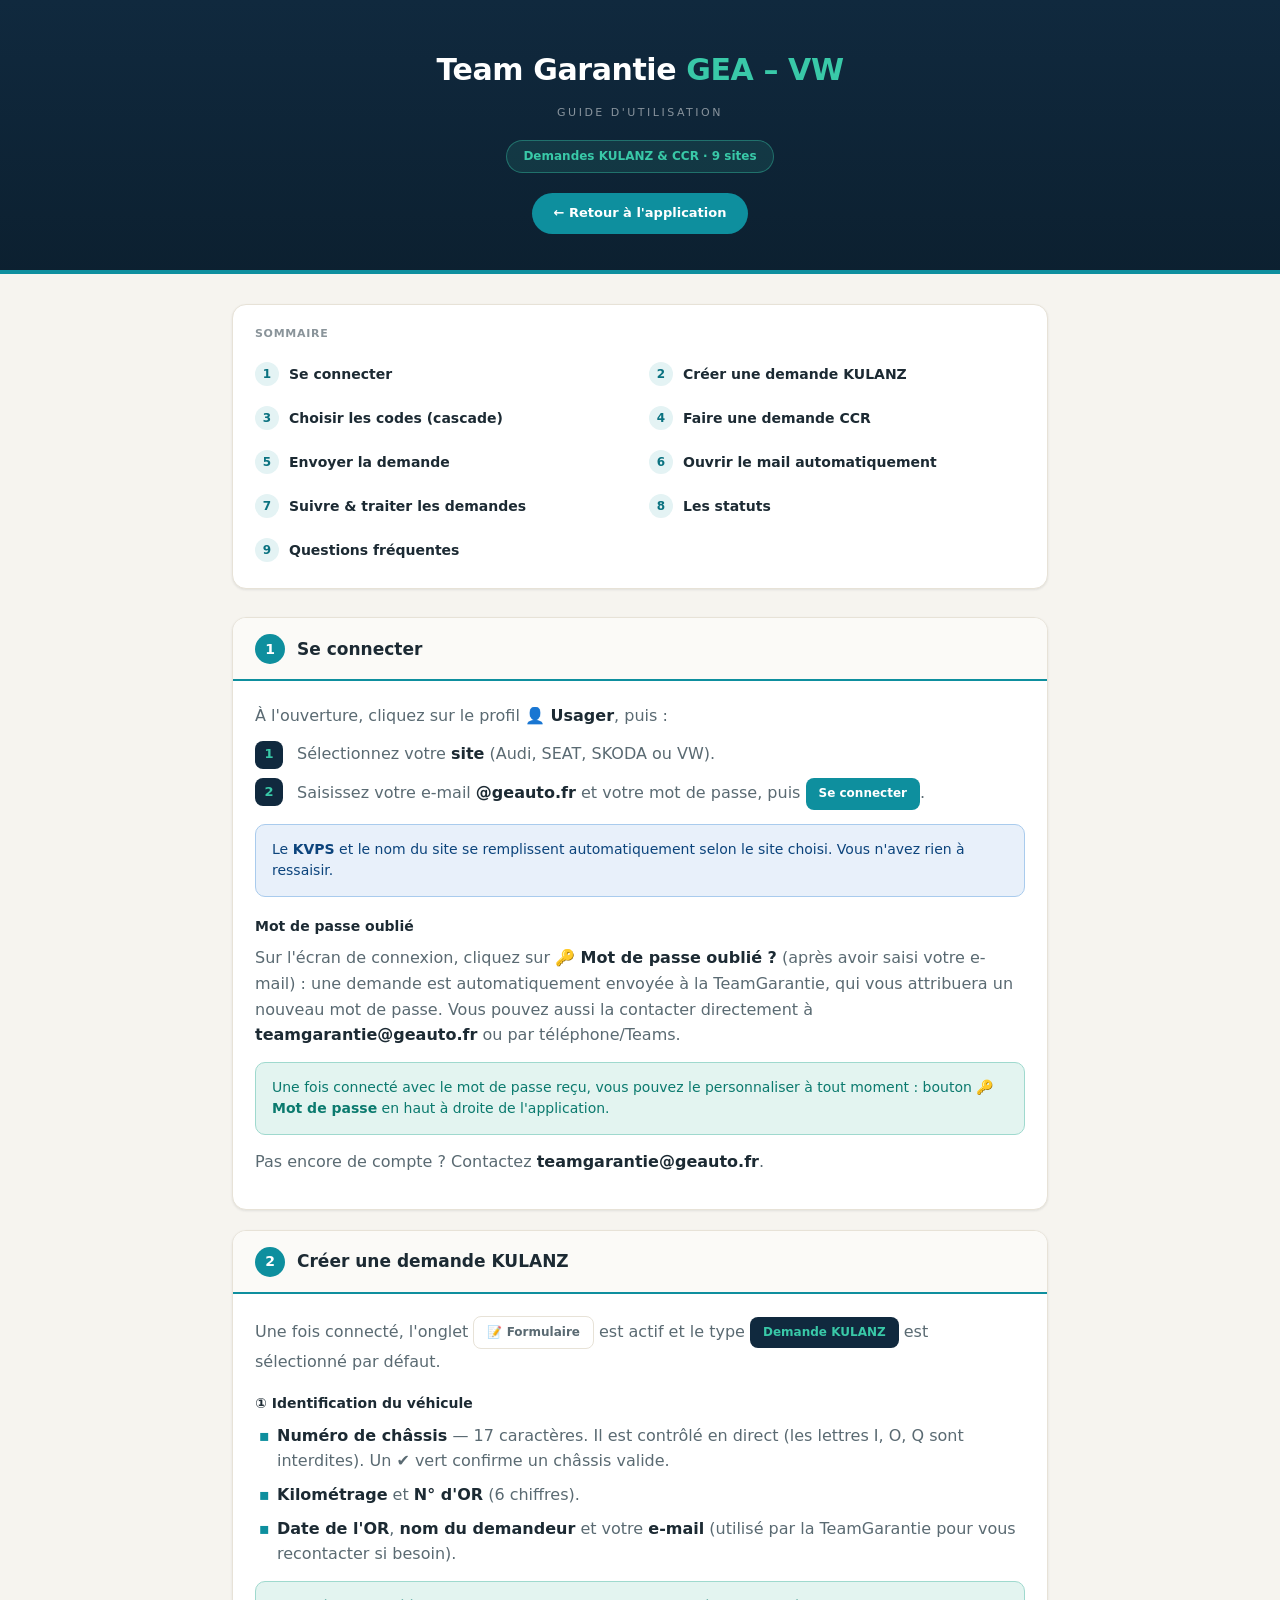
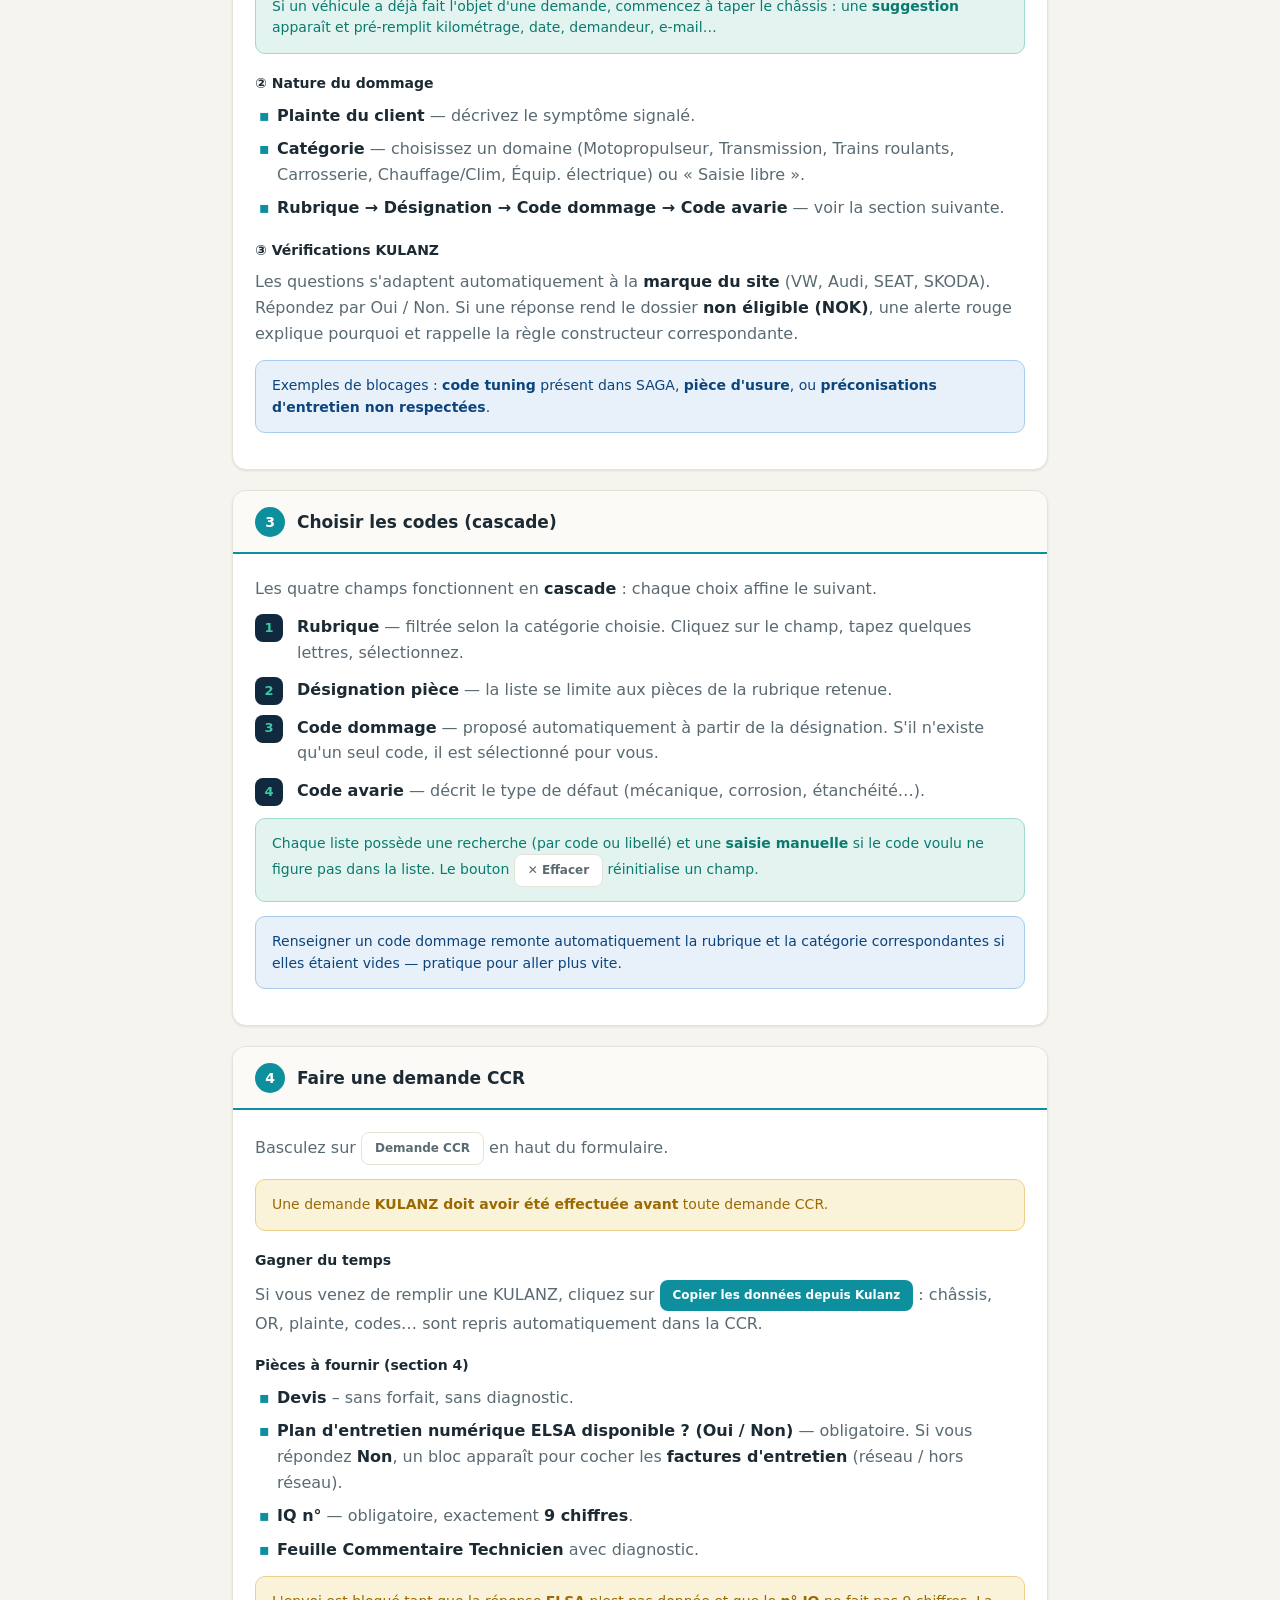
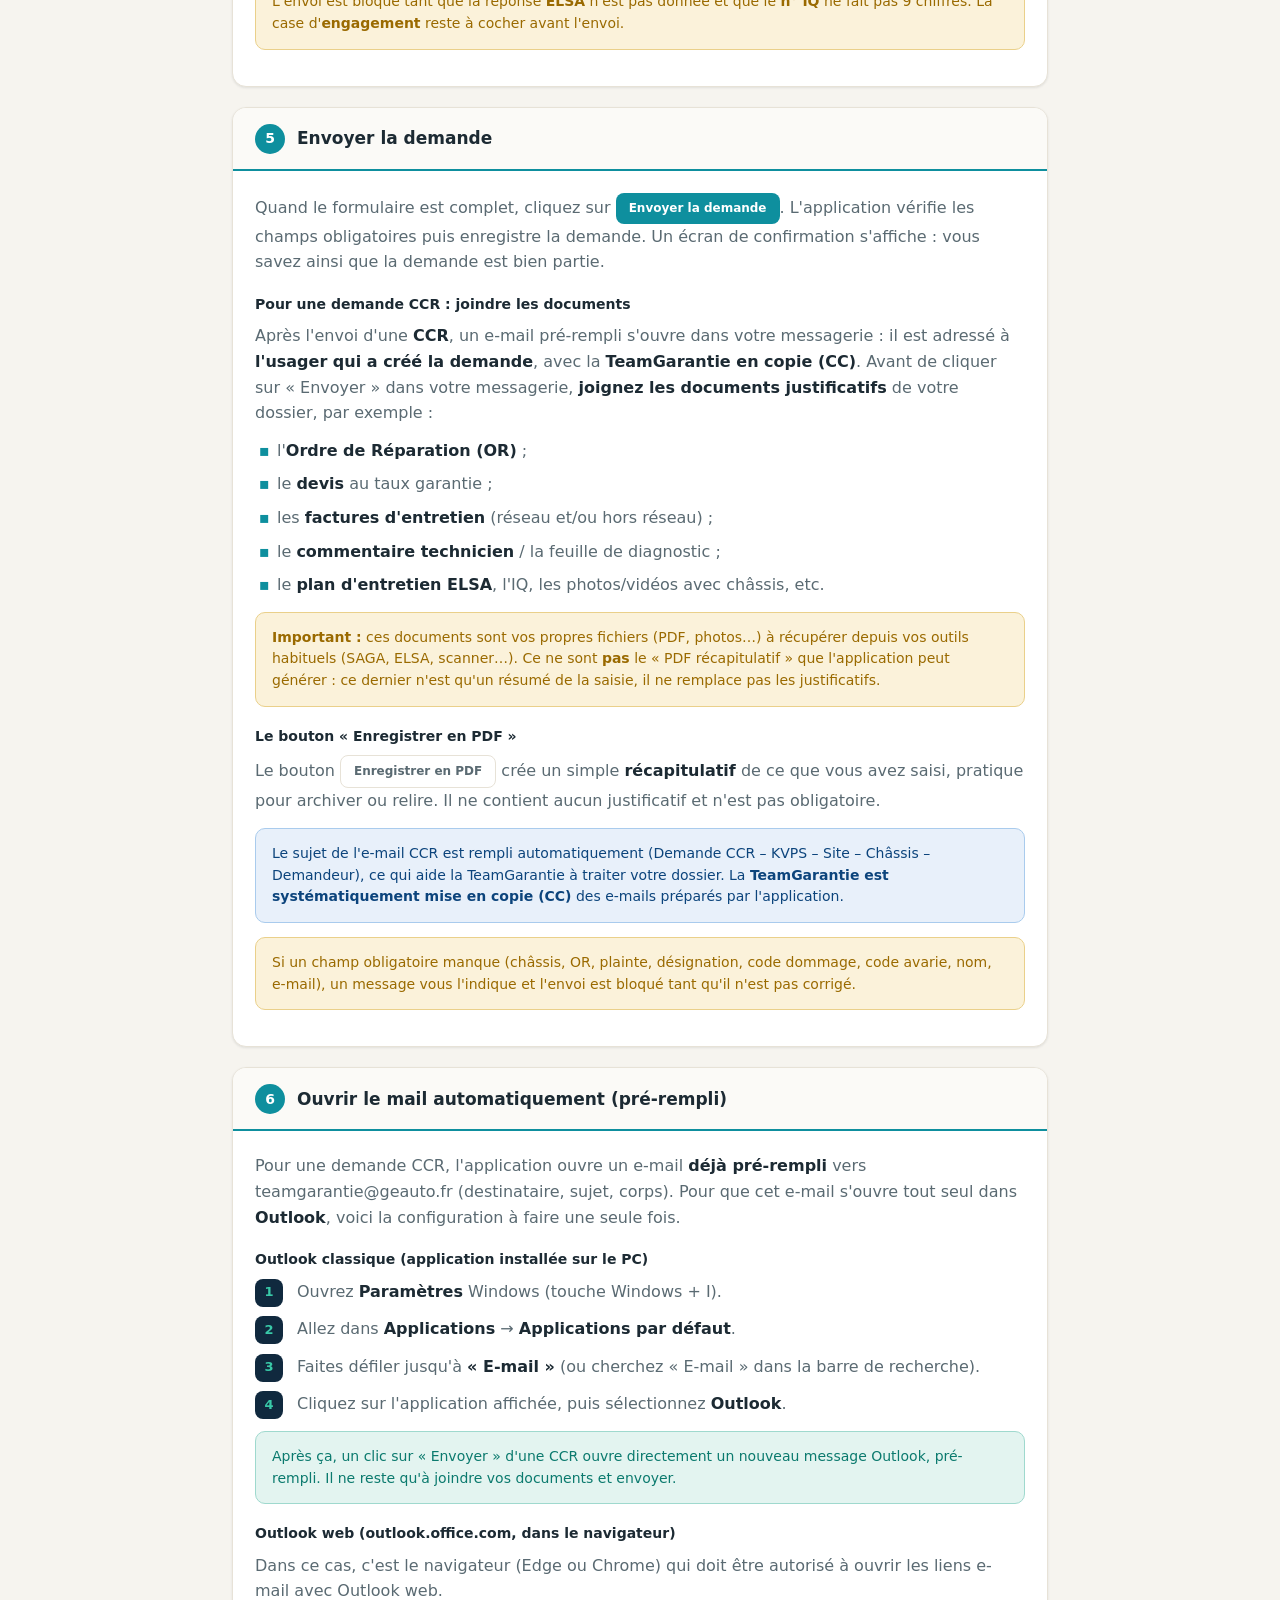
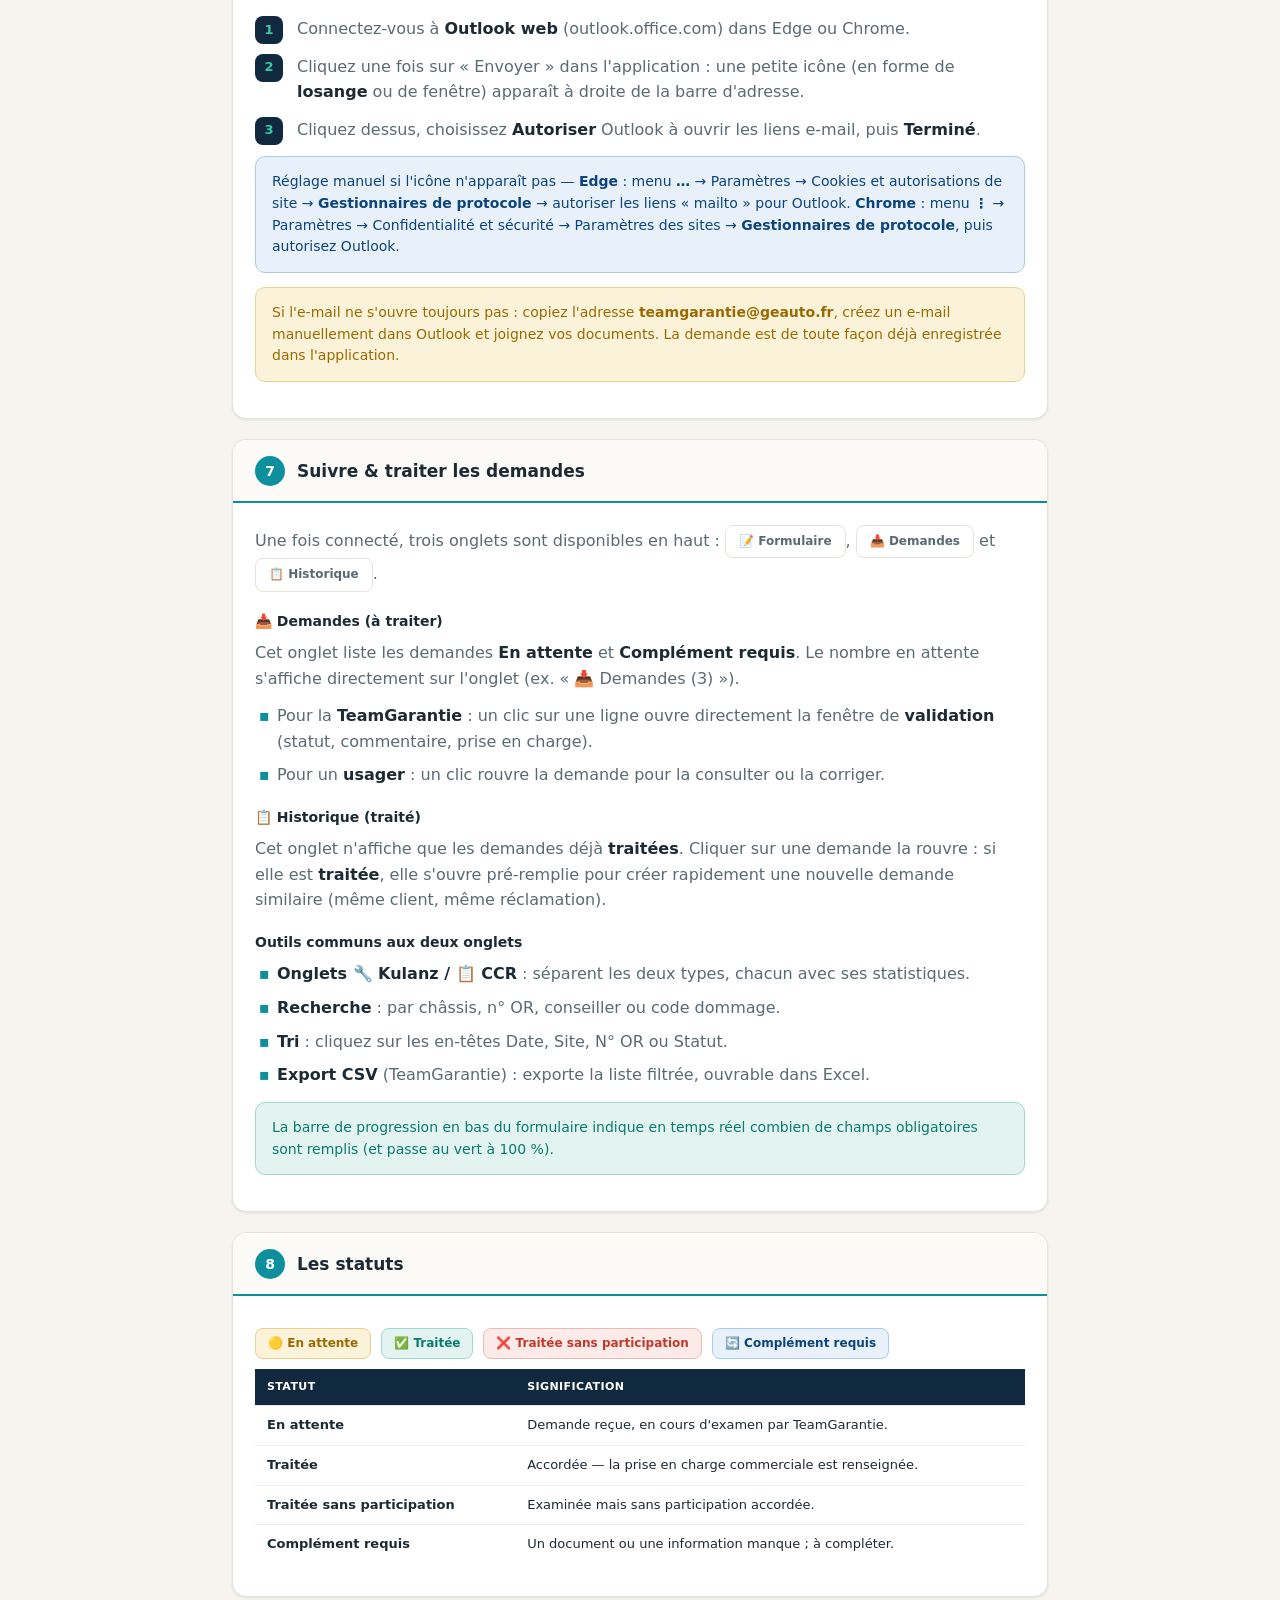
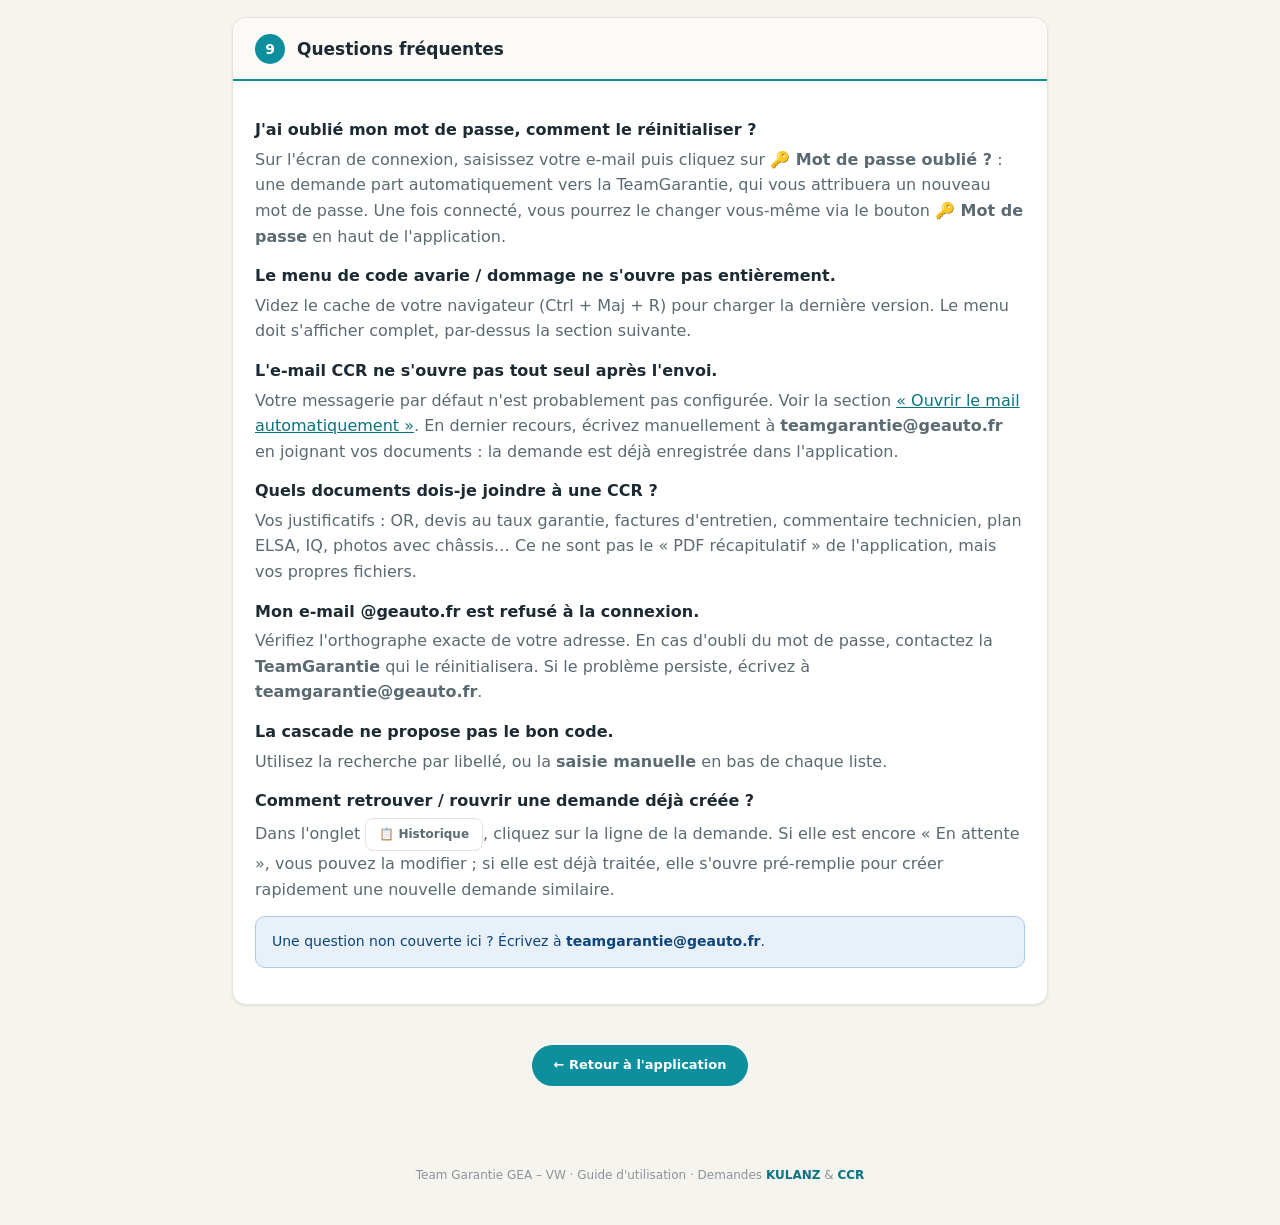
==== commit 51b8890e: "Add tracking section and update tutorial content Updated the tutorial HTML to include a new section " ====
--- a/tuto.html
+++ b/tuto.html
@@ -133,6 +133,7 @@
       <li><a href="#ccr">Faire une demande CCR</a></li>
       <li><a href="#envoi">Envoyer la demande</a></li>
       <li><a href="#mailauto">Ouvrir le mail automatiquement</a></li>
+      <li><a href="#suivi">Suivre &amp; traiter les demandes</a></li>
       <li><a href="#statuts">Les statuts</a></li>
       <li><a href="#faq">Questions fréquentes</a></li>
     </ol>
@@ -208,13 +209,14 @@
       <div class="warn">Une demande <strong>KULANZ doit avoir été effectuée avant</strong> toute demande CCR.</div>
       <h3>Gagner du temps</h3>
       <p>Si vous venez de remplir une KULANZ, cliquez sur <span class="demo teal">Copier les données depuis Kulanz</span> : châssis, OR, plainte, codes… sont repris automatiquement dans la CCR.</p>
-      <h3>À compléter</h3>
-      <ul class="bul">
-        <li><strong>Prérequis</strong> : confirmez que la KULANZ a été faite.</li>
-        <li><strong>Pièces à fournir</strong> : cochez les justificatifs (devis au taux garantie, ELSA, factures d'entretien, IQ, etc.).</li>
-        <li><strong>Règle CIG</strong> : CIG 70/30 de 16 % obligatoire (ou taux supérieur à préciser).</li>
-        <li><strong>Case d'engagement</strong> : à cocher obligatoirement avant l'envoi.</li>
-      </ul>
+      <h3>Pièces à fournir (section 4)</h3>
+      <ul class="bul">
+        <li><strong>Devis</strong> – sans forfait, sans diagnostic.</li>
+        <li><strong>Plan d'entretien numérique ELSA disponible ? (Oui / Non)</strong> — obligatoire. Si vous répondez <strong>Non</strong>, un bloc apparaît pour cocher les <strong>factures d'entretien</strong> (réseau / hors réseau).</li>
+        <li><strong>IQ n°</strong> — obligatoire, exactement <strong>9 chiffres</strong>.</li>
+        <li><strong>Feuille Commentaire Technicien</strong> avec diagnostic.</li>
+      </ul>
+      <div class="warn">L'envoi est bloqué tant que la réponse <strong>ELSA</strong> n'est pas donnée et que le <strong>n° IQ</strong> ne fait pas 9 chiffres. La case d'<strong>engagement</strong> reste à cocher avant l'envoi.</div>
     </div>
   </section>
 
@@ -225,7 +227,7 @@
       <p>Quand le formulaire est complet, cliquez sur <span class="demo teal">Envoyer la demande</span>. L'application vérifie les champs obligatoires puis enregistre la demande. Un écran de confirmation s'affiche : vous savez ainsi que la demande est bien partie.</p>
 
       <h3>Pour une demande CCR : joindre les documents</h3>
-      <p>Après l'envoi d'une <strong>CCR</strong>, un e-mail pré-rempli vers <strong>teamgarantie@geauto.fr</strong> s'ouvre dans votre messagerie. Avant de cliquer sur « Envoyer » dans votre messagerie, <strong>joignez les documents justificatifs</strong> de votre dossier, par exemple :</p>
+      <p>Après l'envoi d'une <strong>CCR</strong>, un e-mail pré-rempli s'ouvre dans votre messagerie : il est adressé à <strong>l'usager qui a créé la demande</strong>, avec la <strong>TeamGarantie en copie (CC)</strong>. Avant de cliquer sur « Envoyer » dans votre messagerie, <strong>joignez les documents justificatifs</strong> de votre dossier, par exemple :</p>
       <ul class="bul">
         <li>l'<strong>Ordre de Réparation (OR)</strong> ;</li>
         <li>le <strong>devis</strong> au taux garantie ;</li>
@@ -238,7 +240,7 @@
       <h3>Le bouton « Enregistrer en PDF »</h3>
       <p>Le bouton <span class="demo ghost">Enregistrer en PDF</span> crée un simple <strong>récapitulatif</strong> de ce que vous avez saisi, pratique pour archiver ou relire. Il ne contient aucun justificatif et n'est pas obligatoire.</p>
 
-      <div class="note">Le sujet de l'e-mail CCR est rempli automatiquement (Demande CCR – KVPS – Site – Châssis – Demandeur), ce qui aide la TeamGarantie à traiter votre dossier.</div>
+      <div class="note">Le sujet de l'e-mail CCR est rempli automatiquement (Demande CCR – KVPS – Site – Châssis – Demandeur), ce qui aide la TeamGarantie à traiter votre dossier. La <strong>TeamGarantie est systématiquement mise en copie (CC)</strong> des e-mails préparés par l'application.</div>
       <div class="warn">Si un champ obligatoire manque (châssis, OR, plainte, désignation, code dommage, code avarie, nom, e-mail), un message vous l'indique et l'envoi est bloqué tant qu'il n'est pas corrigé.</div>
     </div>
   </section>
@@ -271,9 +273,36 @@
     </div>
   </section>
 
-  <!-- 7. Statuts -->
+  <!-- 7. Suivi -->
+  <section id="suivi">
+    <div class="s-head"><div class="s-num">7</div><h2>Suivre &amp; traiter les demandes</h2></div>
+    <div class="s-body">
+      <p>Une fois connecté, trois onglets sont disponibles en haut : <span class="demo ghost">📝 Formulaire</span>, <span class="demo ghost">📥 Demandes</span> et <span class="demo ghost">📋 Historique</span>.</p>
+
+      <h3>📥 Demandes (à traiter)</h3>
+      <p>Cet onglet liste les demandes <strong>En attente</strong> et <strong>Complément requis</strong>. Le nombre en attente s'affiche directement sur l'onglet (ex. « 📥 Demandes (3) »).</p>
+      <ul class="bul">
+        <li>Pour la <strong>TeamGarantie</strong> : un clic sur une ligne ouvre directement la fenêtre de <strong>validation</strong> (statut, commentaire, prise en charge).</li>
+        <li>Pour un <strong>usager</strong> : un clic rouvre la demande pour la consulter ou la corriger.</li>
+      </ul>
+
+      <h3>📋 Historique (traité)</h3>
+      <p>Cet onglet n'affiche que les demandes déjà <strong>traitées</strong>. Cliquer sur une demande la rouvre : si elle est <strong>traitée</strong>, elle s'ouvre pré-remplie pour créer rapidement une nouvelle demande similaire (même client, même réclamation).</p>
+
+      <h3>Outils communs aux deux onglets</h3>
+      <ul class="bul">
+        <li><strong>Onglets 🔧 Kulanz / 📋 CCR</strong> : séparent les deux types, chacun avec ses statistiques.</li>
+        <li><strong>Recherche</strong> : par châssis, n° OR, conseiller ou code dommage.</li>
+        <li><strong>Tri</strong> : cliquez sur les en-têtes Date, Site, N° OR ou Statut.</li>
+        <li><strong>Export CSV</strong> (TeamGarantie) : exporte la liste filtrée, ouvrable dans Excel.</li>
+      </ul>
+      <div class="tip">La barre de progression en bas du formulaire indique en temps réel combien de champs obligatoires sont remplis (et passe au vert à 100 %).</div>
+    </div>
+  </section>
+
+  <!-- 8. Statuts -->
   <section id="statuts">
-    <div class="s-head"><div class="s-num">7</div><h2>Les statuts</h2></div>
+    <div class="s-head"><div class="s-num">8</div><h2>Les statuts</h2></div>
     <div class="s-body">
       <div class="badges">
         <span class="badge b-wait">🟡 En attente</span>
@@ -291,9 +320,9 @@
     </div>
   </section>
 
-  <!-- 8. FAQ -->
+  <!-- 9. FAQ -->
   <section id="faq">
-    <div class="s-head"><div class="s-num">8</div><h2>Questions fréquentes</h2></div>
+    <div class="s-head"><div class="s-num">9</div><h2>Questions fréquentes</h2></div>
     <div class="s-body">
       <dl class="faq">
         <dt>J'ai oublié mon mot de passe, comment le réinitialiser ?</dt>
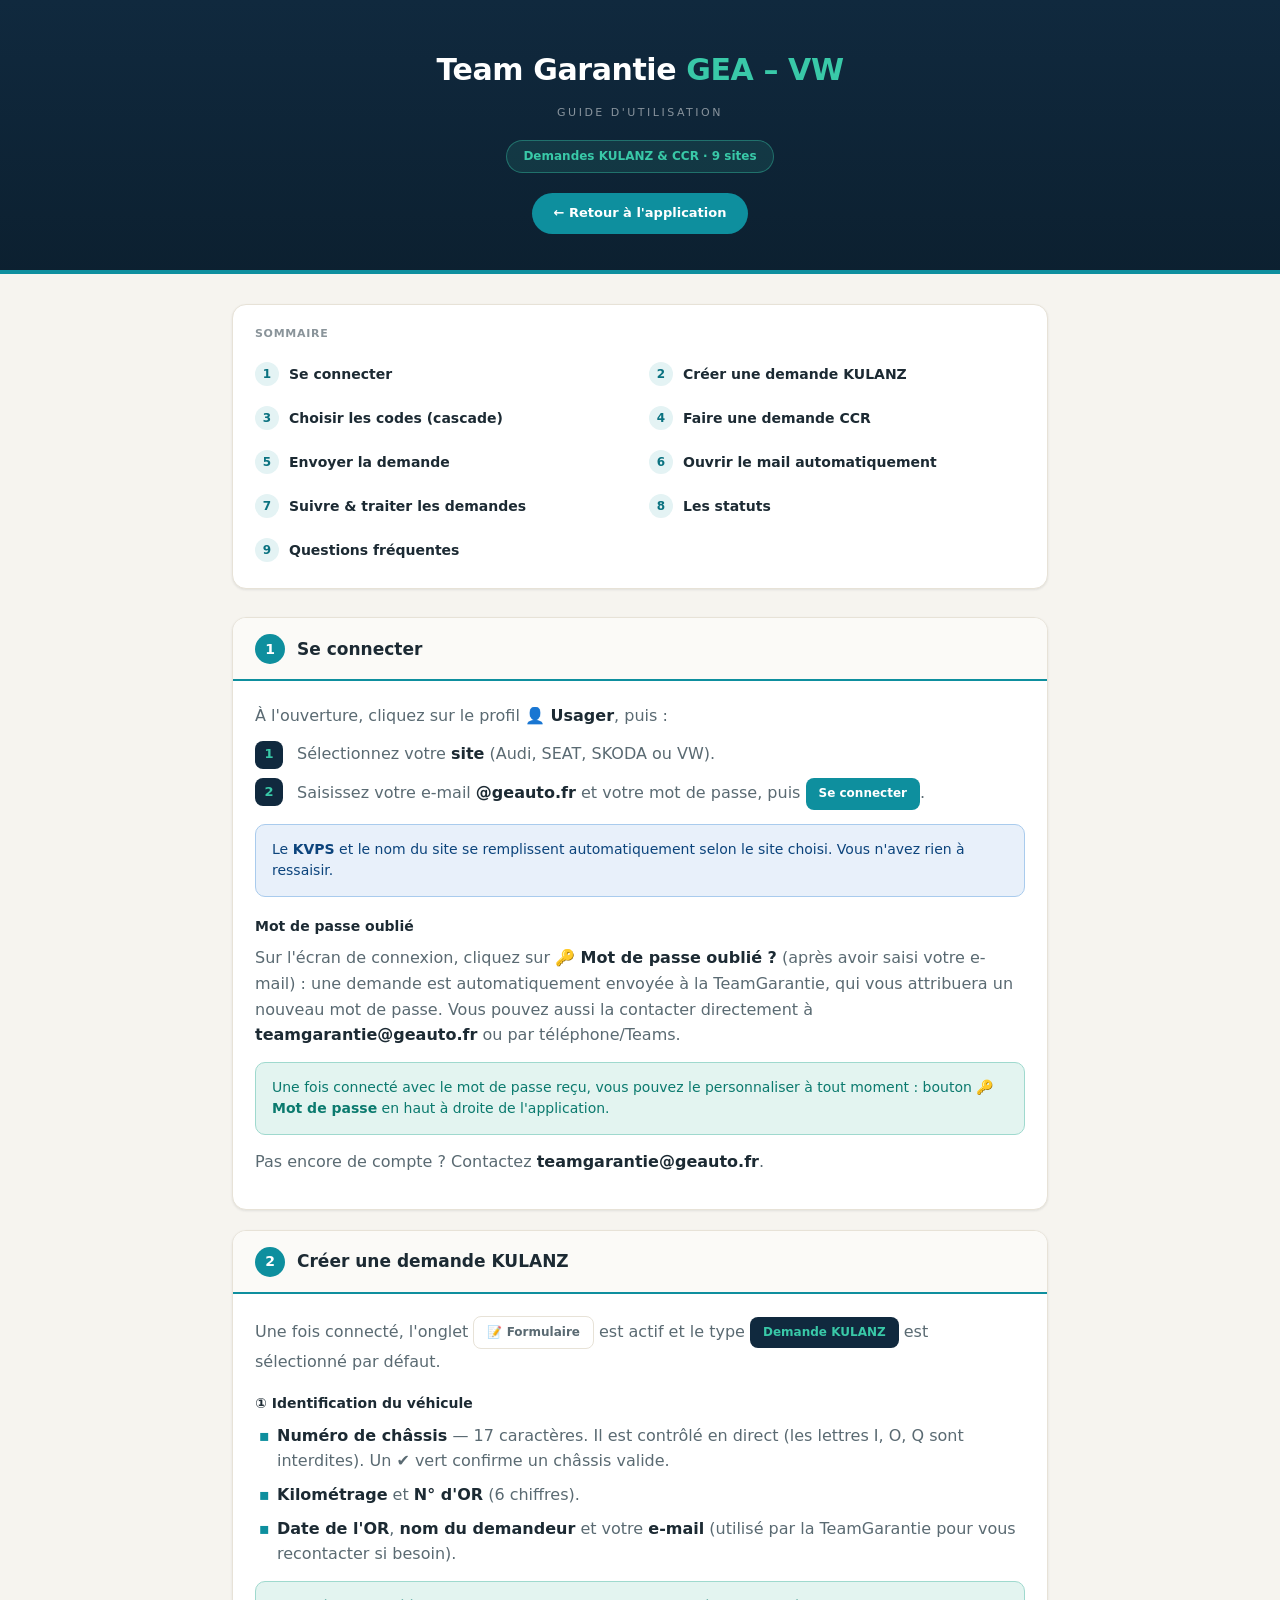
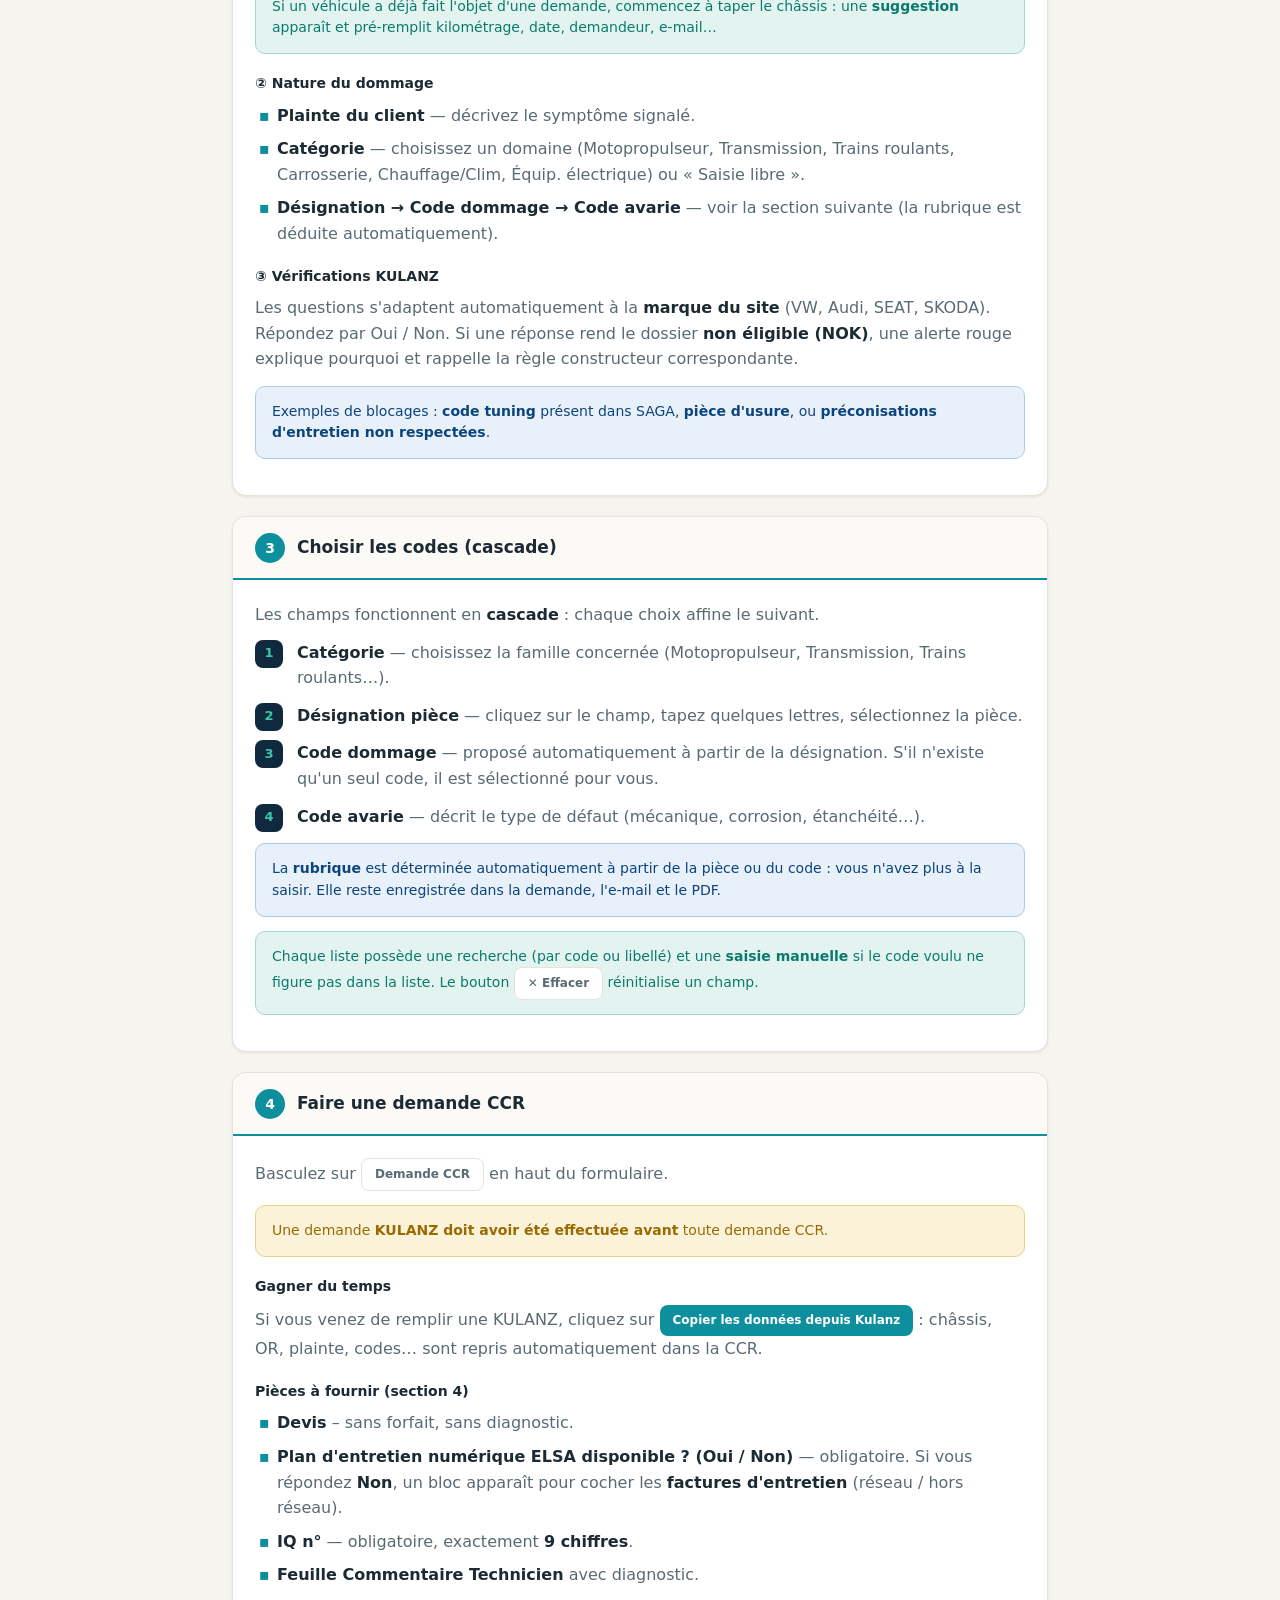
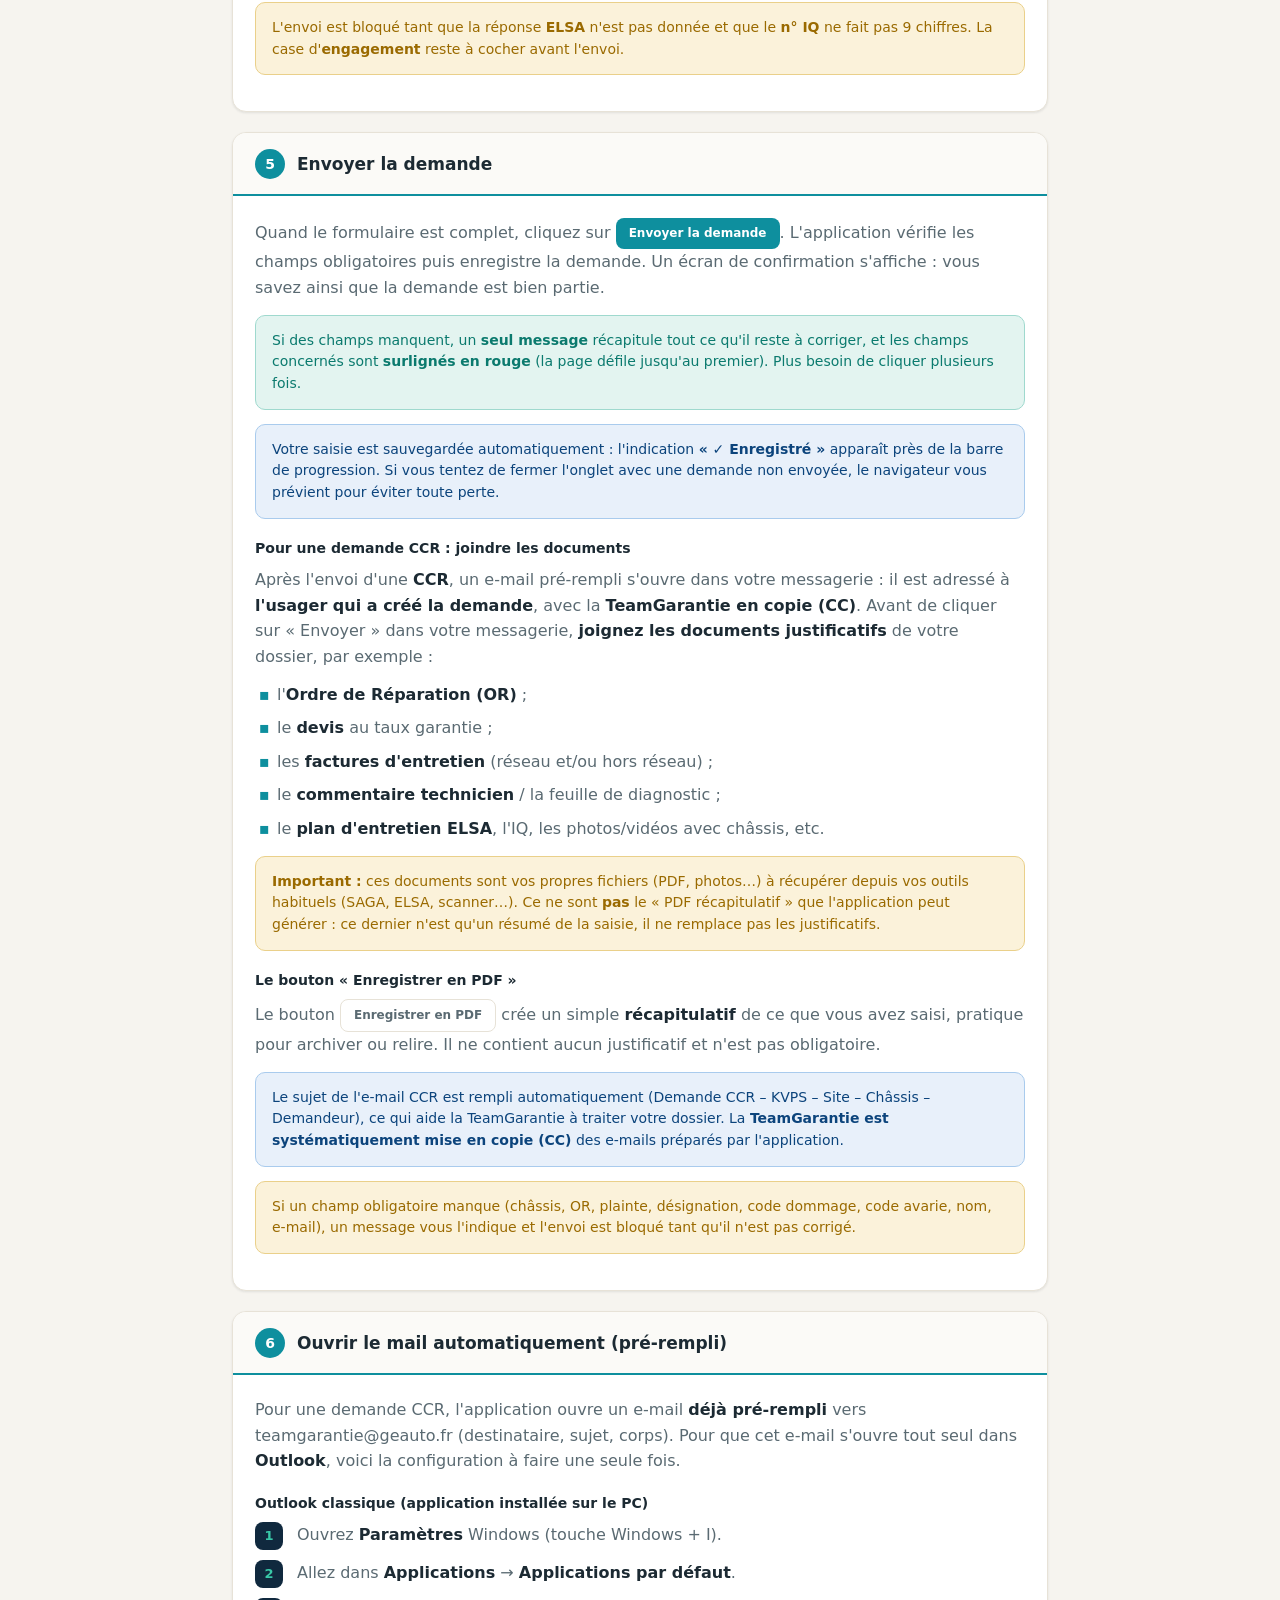
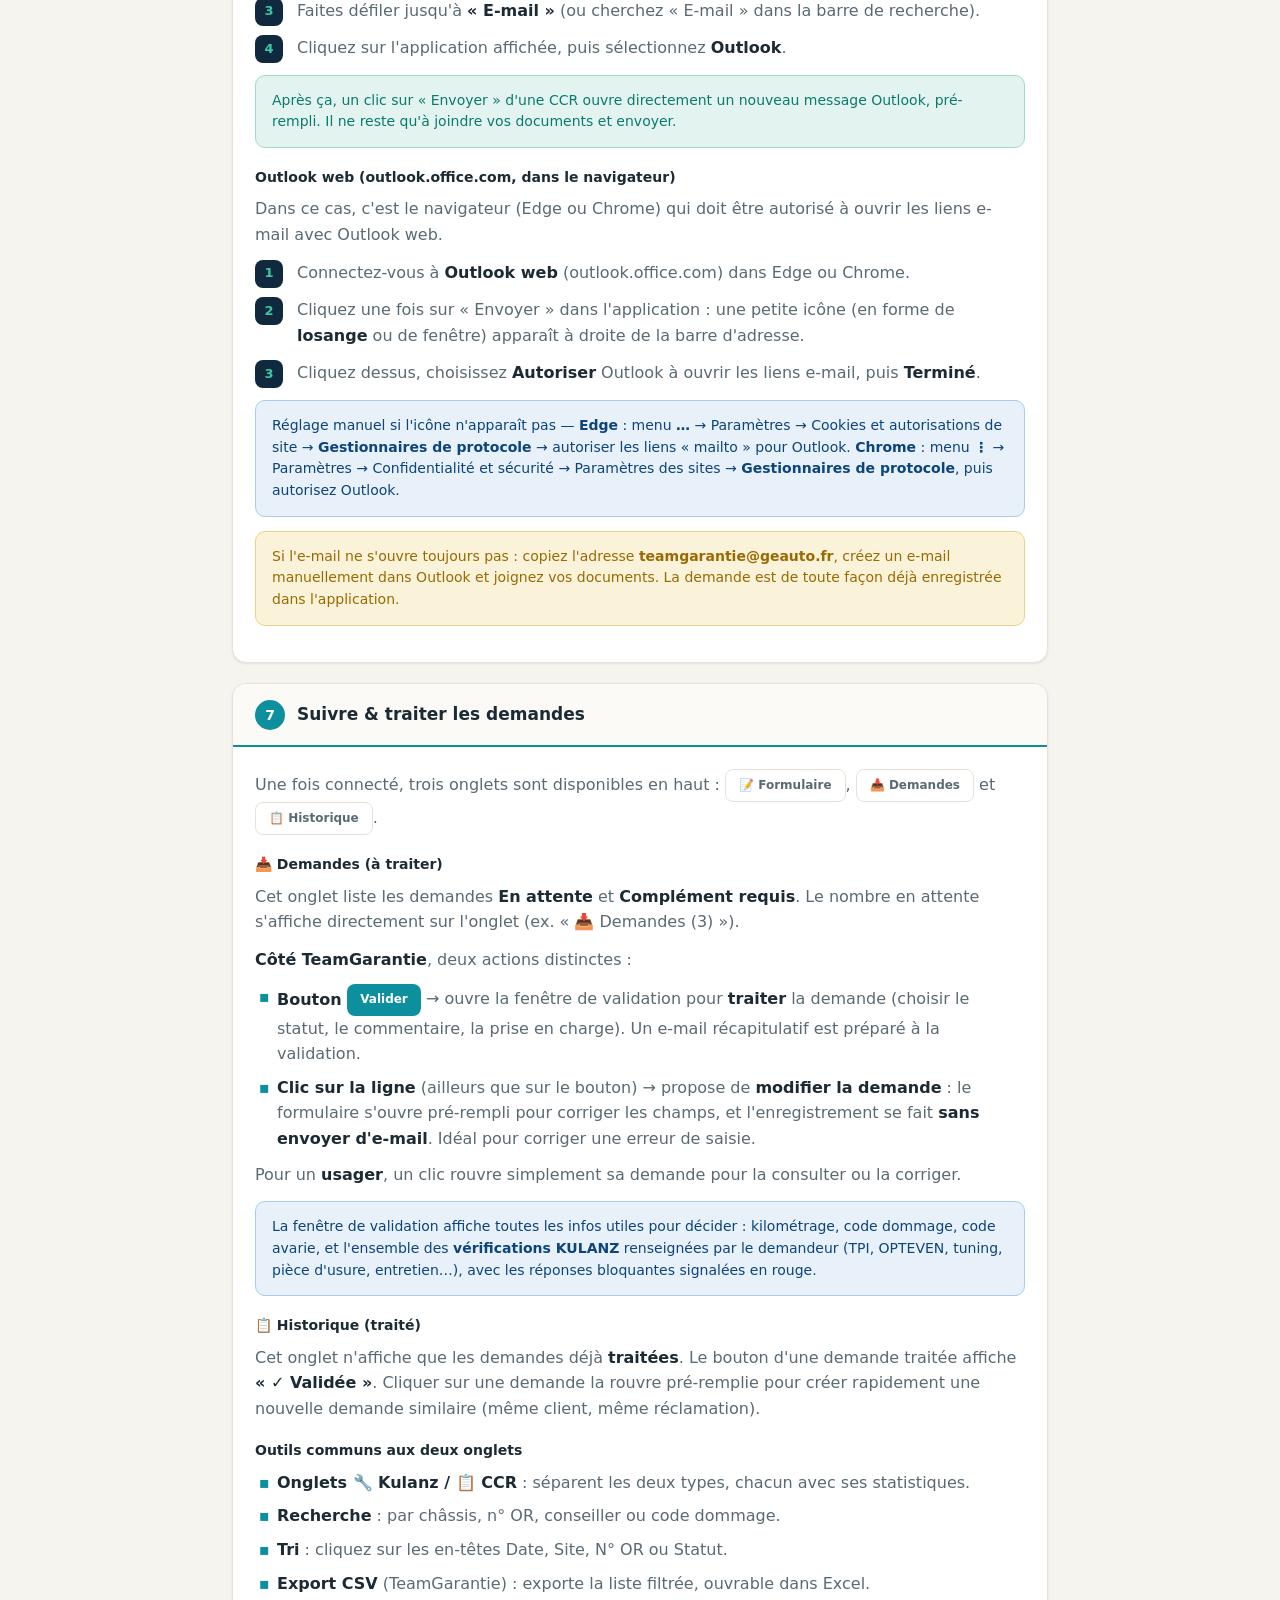
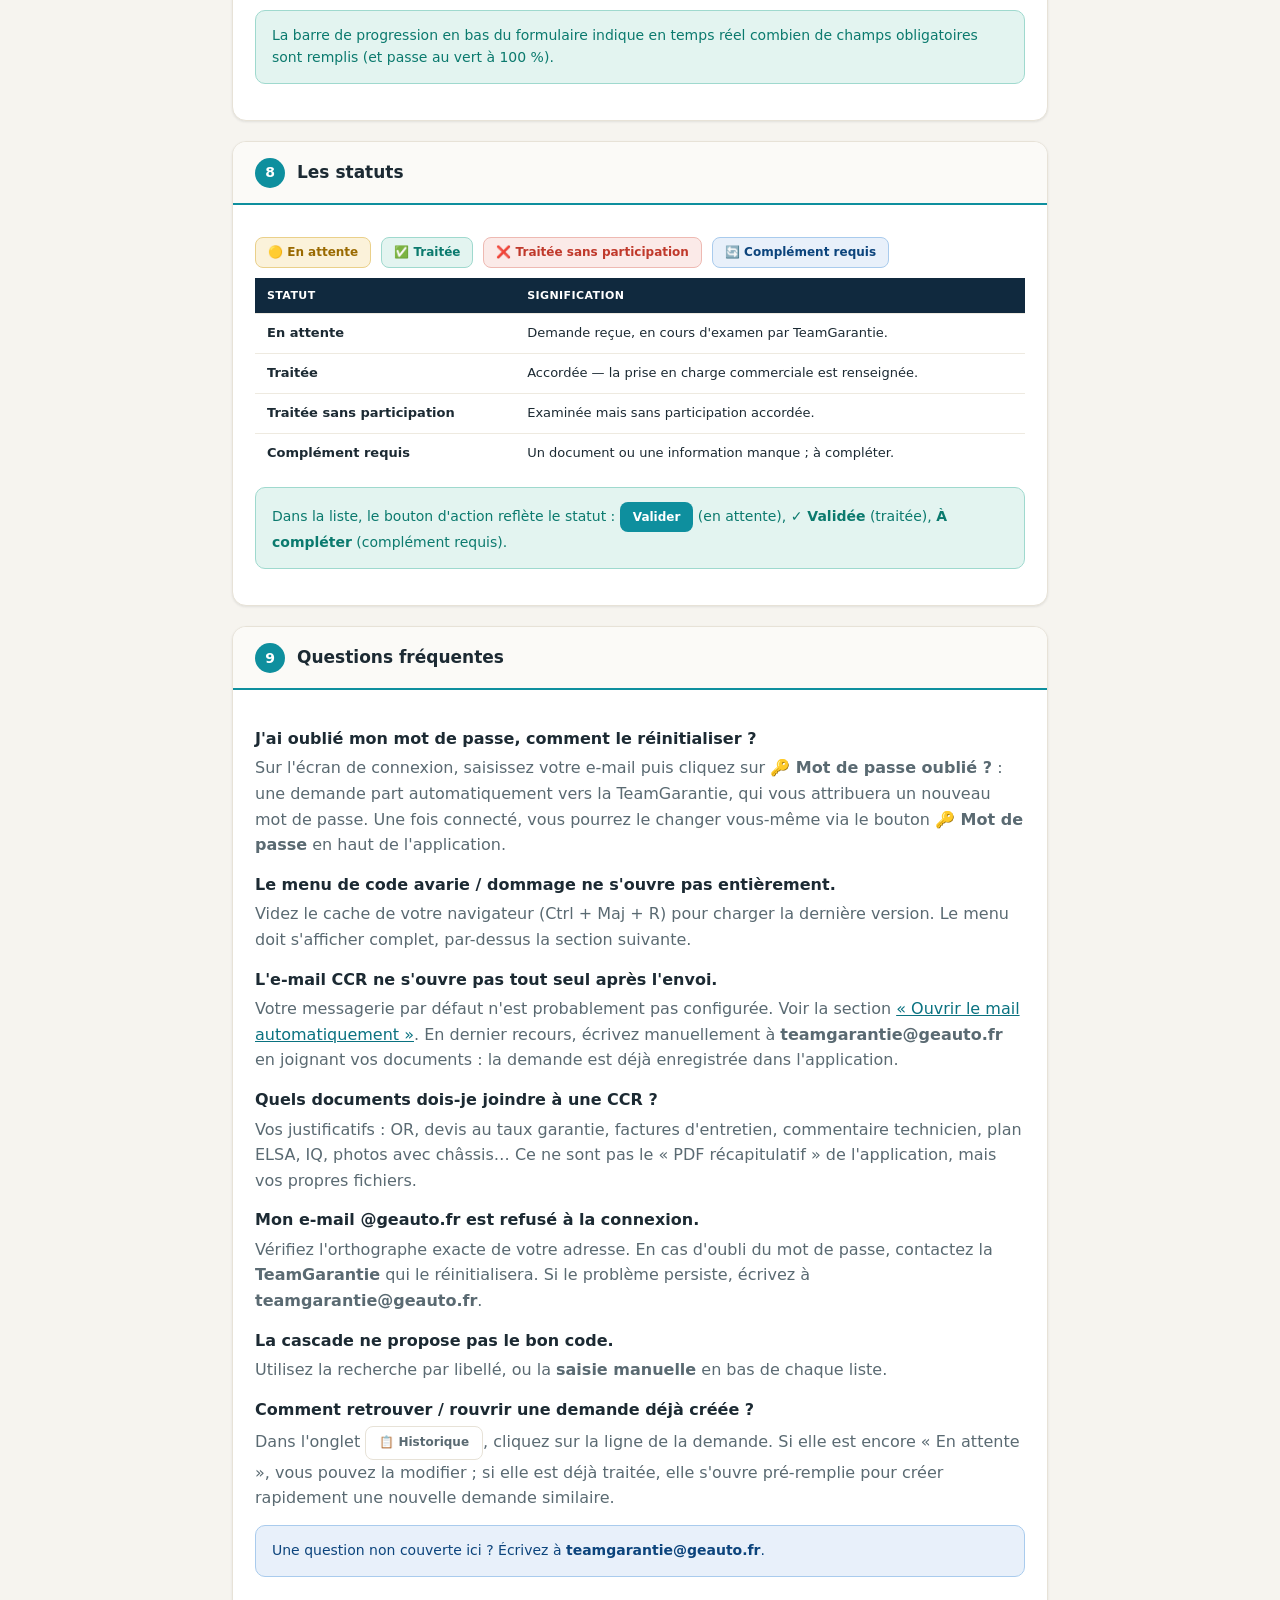
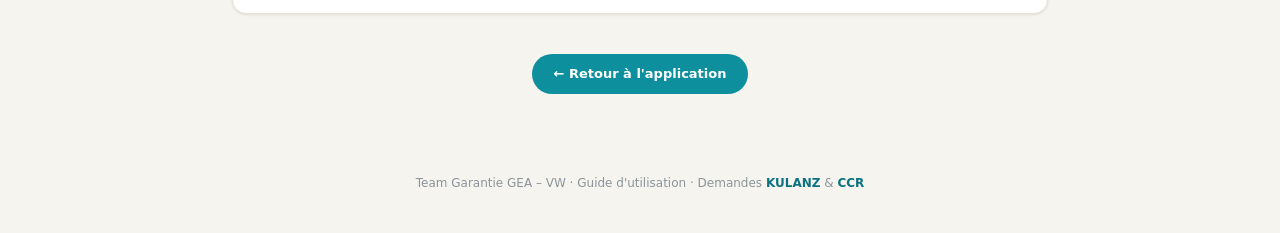
==== commit 8962fa3d: "Add files via upload" ====
--- a/tuto.html
+++ b/tuto.html
@@ -176,7 +176,7 @@
       <ul class="bul">
         <li><strong>Plainte du client</strong> — décrivez le symptôme signalé.</li>
         <li><strong>Catégorie</strong> — choisissez un domaine (Motopropulseur, Transmission, Trains roulants, Carrosserie, Chauffage/Clim, Équip. électrique) ou « Saisie libre ».</li>
-        <li><strong>Rubrique → Désignation → Code dommage → Code avarie</strong> — voir la section suivante.</li>
+        <li><strong>Désignation → Code dommage → Code avarie</strong> — voir la section suivante (la rubrique est déduite automatiquement).</li>
       </ul>
 
       <h3>③ Vérifications KULANZ</h3>
@@ -189,15 +189,15 @@
   <section id="codes">
     <div class="s-head"><div class="s-num">3</div><h2>Choisir les codes (cascade)</h2></div>
     <div class="s-body">
-      <p>Les quatre champs fonctionnent en <strong>cascade</strong> : chaque choix affine le suivant.</p>
+      <p>Les champs fonctionnent en <strong>cascade</strong> : chaque choix affine le suivant.</p>
       <ol class="steps">
-        <li><strong>Rubrique</strong> — filtrée selon la catégorie choisie. Cliquez sur le champ, tapez quelques lettres, sélectionnez.</li>
-        <li><strong>Désignation pièce</strong> — la liste se limite aux pièces de la rubrique retenue.</li>
+        <li><strong>Catégorie</strong> — choisissez la famille concernée (Motopropulseur, Transmission, Trains roulants…).</li>
+        <li><strong>Désignation pièce</strong> — cliquez sur le champ, tapez quelques lettres, sélectionnez la pièce.</li>
         <li><strong>Code dommage</strong> — proposé automatiquement à partir de la désignation. S'il n'existe qu'un seul code, il est sélectionné pour vous.</li>
         <li><strong>Code avarie</strong> — décrit le type de défaut (mécanique, corrosion, étanchéité…).</li>
       </ol>
+      <div class="note">La <strong>rubrique</strong> est déterminée automatiquement à partir de la pièce ou du code : vous n'avez plus à la saisir. Elle reste enregistrée dans la demande, l'e-mail et le PDF.</div>
       <div class="tip">Chaque liste possède une recherche (par code ou libellé) et une <strong>saisie manuelle</strong> si le code voulu ne figure pas dans la liste. Le bouton <span class="demo ghost">✕ Effacer</span> réinitialise un champ.</div>
-      <div class="note">Renseigner un code dommage remonte automatiquement la rubrique et la catégorie correspondantes si elles étaient vides — pratique pour aller plus vite.</div>
     </div>
   </section>
 
@@ -225,6 +225,8 @@
     <div class="s-head"><div class="s-num">5</div><h2>Envoyer la demande</h2></div>
     <div class="s-body">
       <p>Quand le formulaire est complet, cliquez sur <span class="demo teal">Envoyer la demande</span>. L'application vérifie les champs obligatoires puis enregistre la demande. Un écran de confirmation s'affiche : vous savez ainsi que la demande est bien partie.</p>
+      <div class="tip">Si des champs manquent, un <strong>seul message</strong> récapitule tout ce qu'il reste à corriger, et les champs concernés sont <strong>surlignés en rouge</strong> (la page défile jusqu'au premier). Plus besoin de cliquer plusieurs fois.</div>
+      <div class="note">Votre saisie est sauvegardée automatiquement : l'indication <strong>« ✓ Enregistré »</strong> apparaît près de la barre de progression. Si vous tentez de fermer l'onglet avec une demande non envoyée, le navigateur vous prévient pour éviter toute perte.</div>
 
       <h3>Pour une demande CCR : joindre les documents</h3>
       <p>Après l'envoi d'une <strong>CCR</strong>, un e-mail pré-rempli s'ouvre dans votre messagerie : il est adressé à <strong>l'usager qui a créé la demande</strong>, avec la <strong>TeamGarantie en copie (CC)</strong>. Avant de cliquer sur « Envoyer » dans votre messagerie, <strong>joignez les documents justificatifs</strong> de votre dossier, par exemple :</p>
@@ -281,13 +283,16 @@
 
       <h3>📥 Demandes (à traiter)</h3>
       <p>Cet onglet liste les demandes <strong>En attente</strong> et <strong>Complément requis</strong>. Le nombre en attente s'affiche directement sur l'onglet (ex. « 📥 Demandes (3) »).</p>
-      <ul class="bul">
-        <li>Pour la <strong>TeamGarantie</strong> : un clic sur une ligne ouvre directement la fenêtre de <strong>validation</strong> (statut, commentaire, prise en charge).</li>
-        <li>Pour un <strong>usager</strong> : un clic rouvre la demande pour la consulter ou la corriger.</li>
-      </ul>
+      <p><strong>Côté TeamGarantie</strong>, deux actions distinctes :</p>
+      <ul class="bul">
+        <li><strong>Bouton <span class="demo teal">Valider</span></strong> → ouvre la fenêtre de validation pour <strong>traiter</strong> la demande (choisir le statut, le commentaire, la prise en charge). Un e-mail récapitulatif est préparé à la validation.</li>
+        <li><strong>Clic sur la ligne</strong> (ailleurs que sur le bouton) → propose de <strong>modifier la demande</strong> : le formulaire s'ouvre pré-rempli pour corriger les champs, et l'enregistrement se fait <strong>sans envoyer d'e-mail</strong>. Idéal pour corriger une erreur de saisie.</li>
+      </ul>
+      <p>Pour un <strong>usager</strong>, un clic rouvre simplement sa demande pour la consulter ou la corriger.</p>
+      <div class="note">La fenêtre de validation affiche toutes les infos utiles pour décider : kilométrage, code dommage, code avarie, et l'ensemble des <strong>vérifications KULANZ</strong> renseignées par le demandeur (TPI, OPTEVEN, tuning, pièce d'usure, entretien…), avec les réponses bloquantes signalées en rouge.</div>
 
       <h3>📋 Historique (traité)</h3>
-      <p>Cet onglet n'affiche que les demandes déjà <strong>traitées</strong>. Cliquer sur une demande la rouvre : si elle est <strong>traitée</strong>, elle s'ouvre pré-remplie pour créer rapidement une nouvelle demande similaire (même client, même réclamation).</p>
+      <p>Cet onglet n'affiche que les demandes déjà <strong>traitées</strong>. Le bouton d'une demande traitée affiche <strong>« ✓ Validée »</strong>. Cliquer sur une demande la rouvre pré-remplie pour créer rapidement une nouvelle demande similaire (même client, même réclamation).</p>
 
       <h3>Outils communs aux deux onglets</h3>
       <ul class="bul">
@@ -317,6 +322,7 @@
         <tr><td>Traitée sans participation</td><td>Examinée mais sans participation accordée.</td></tr>
         <tr><td>Complément requis</td><td>Un document ou une information manque ; à compléter.</td></tr>
       </table>
+      <div class="tip">Dans la liste, le bouton d'action reflète le statut : <span class="demo teal">Valider</span> (en attente), <strong>✓ Validée</strong> (traitée), <strong>À compléter</strong> (complément requis).</div>
     </div>
   </section>
 
